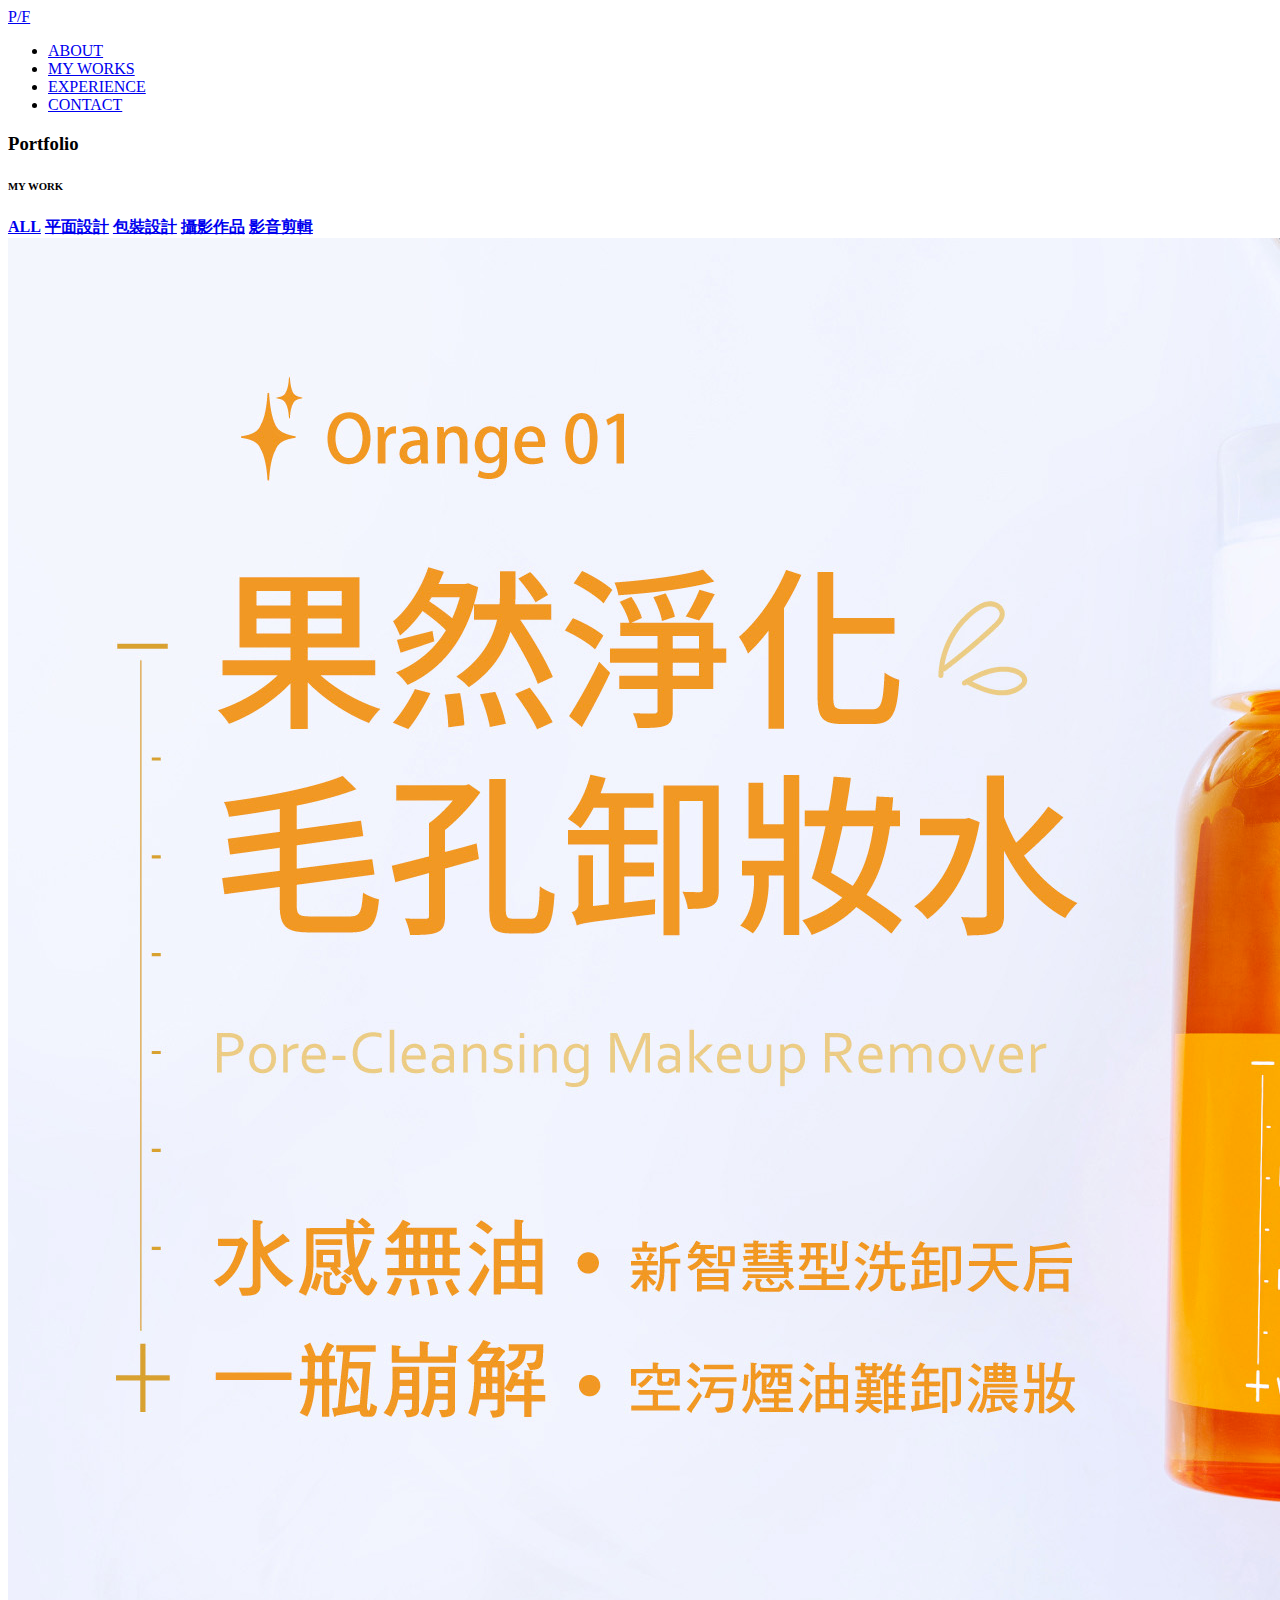
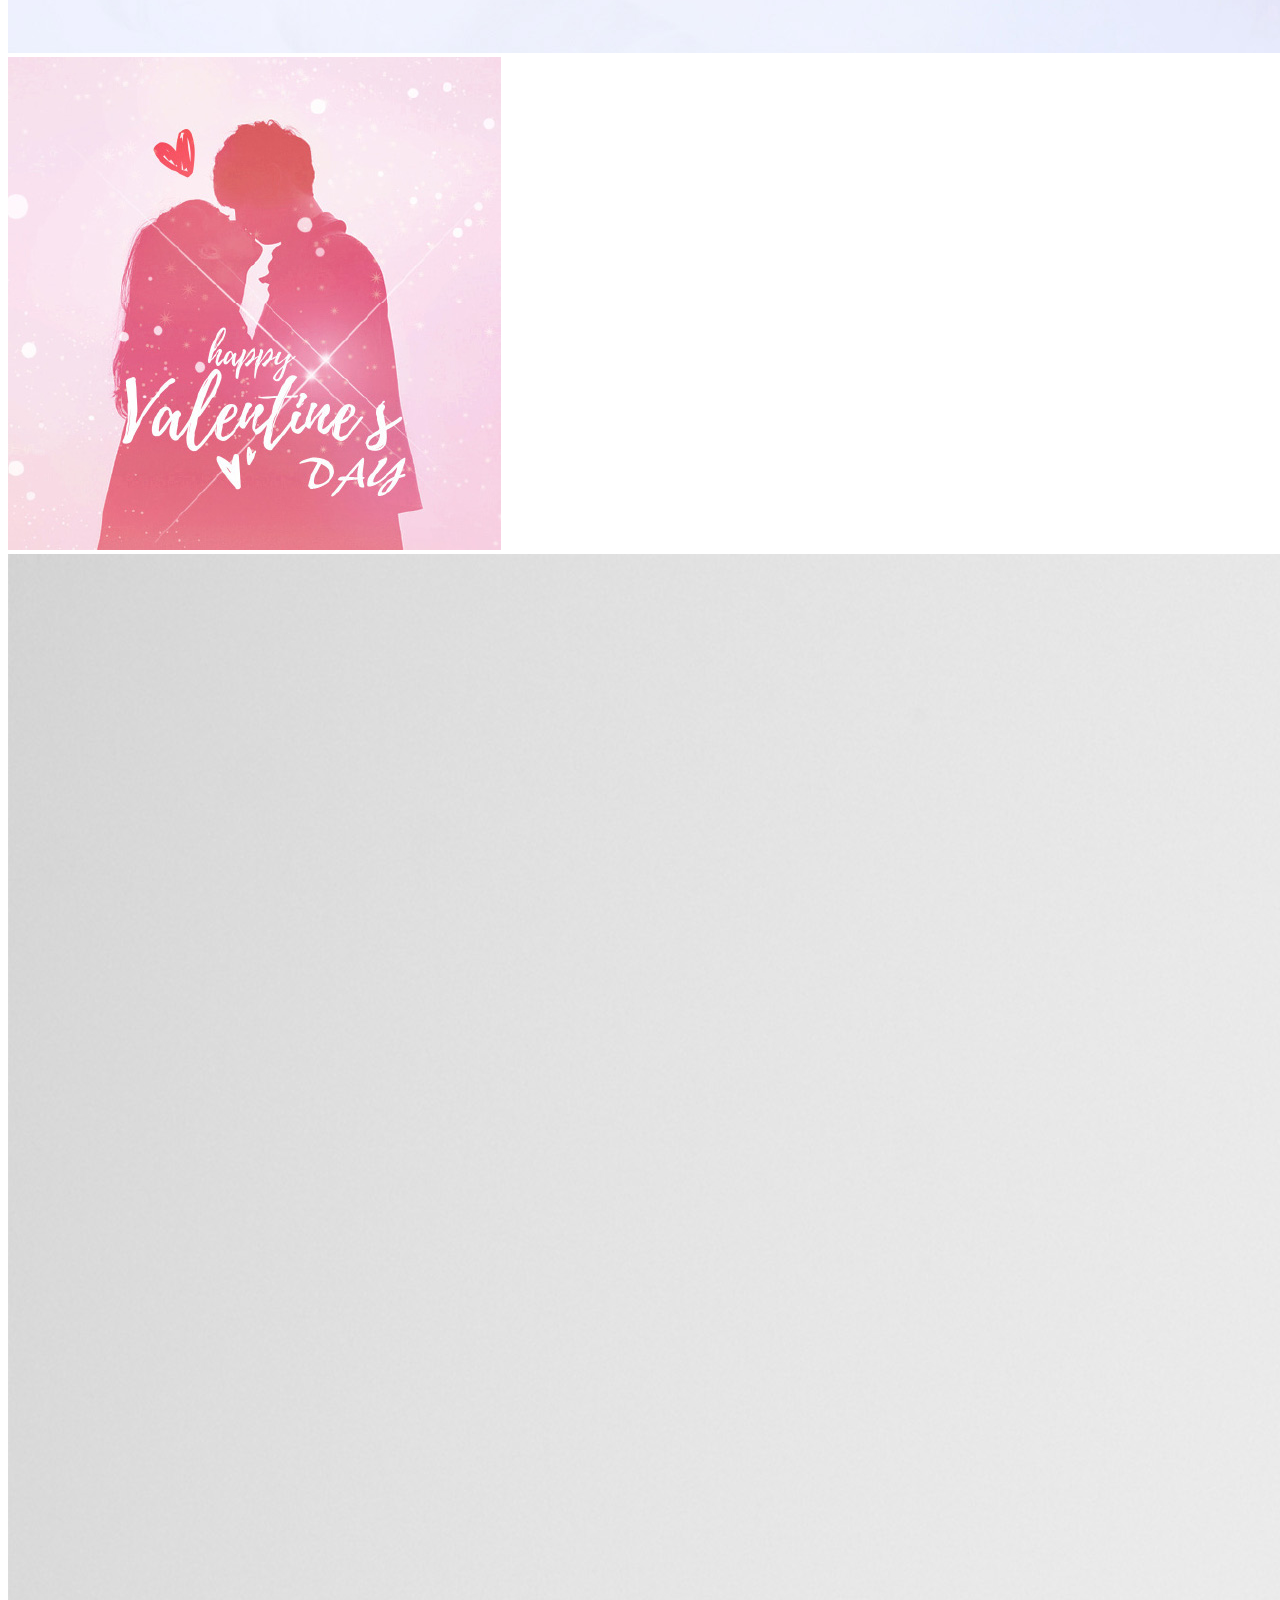
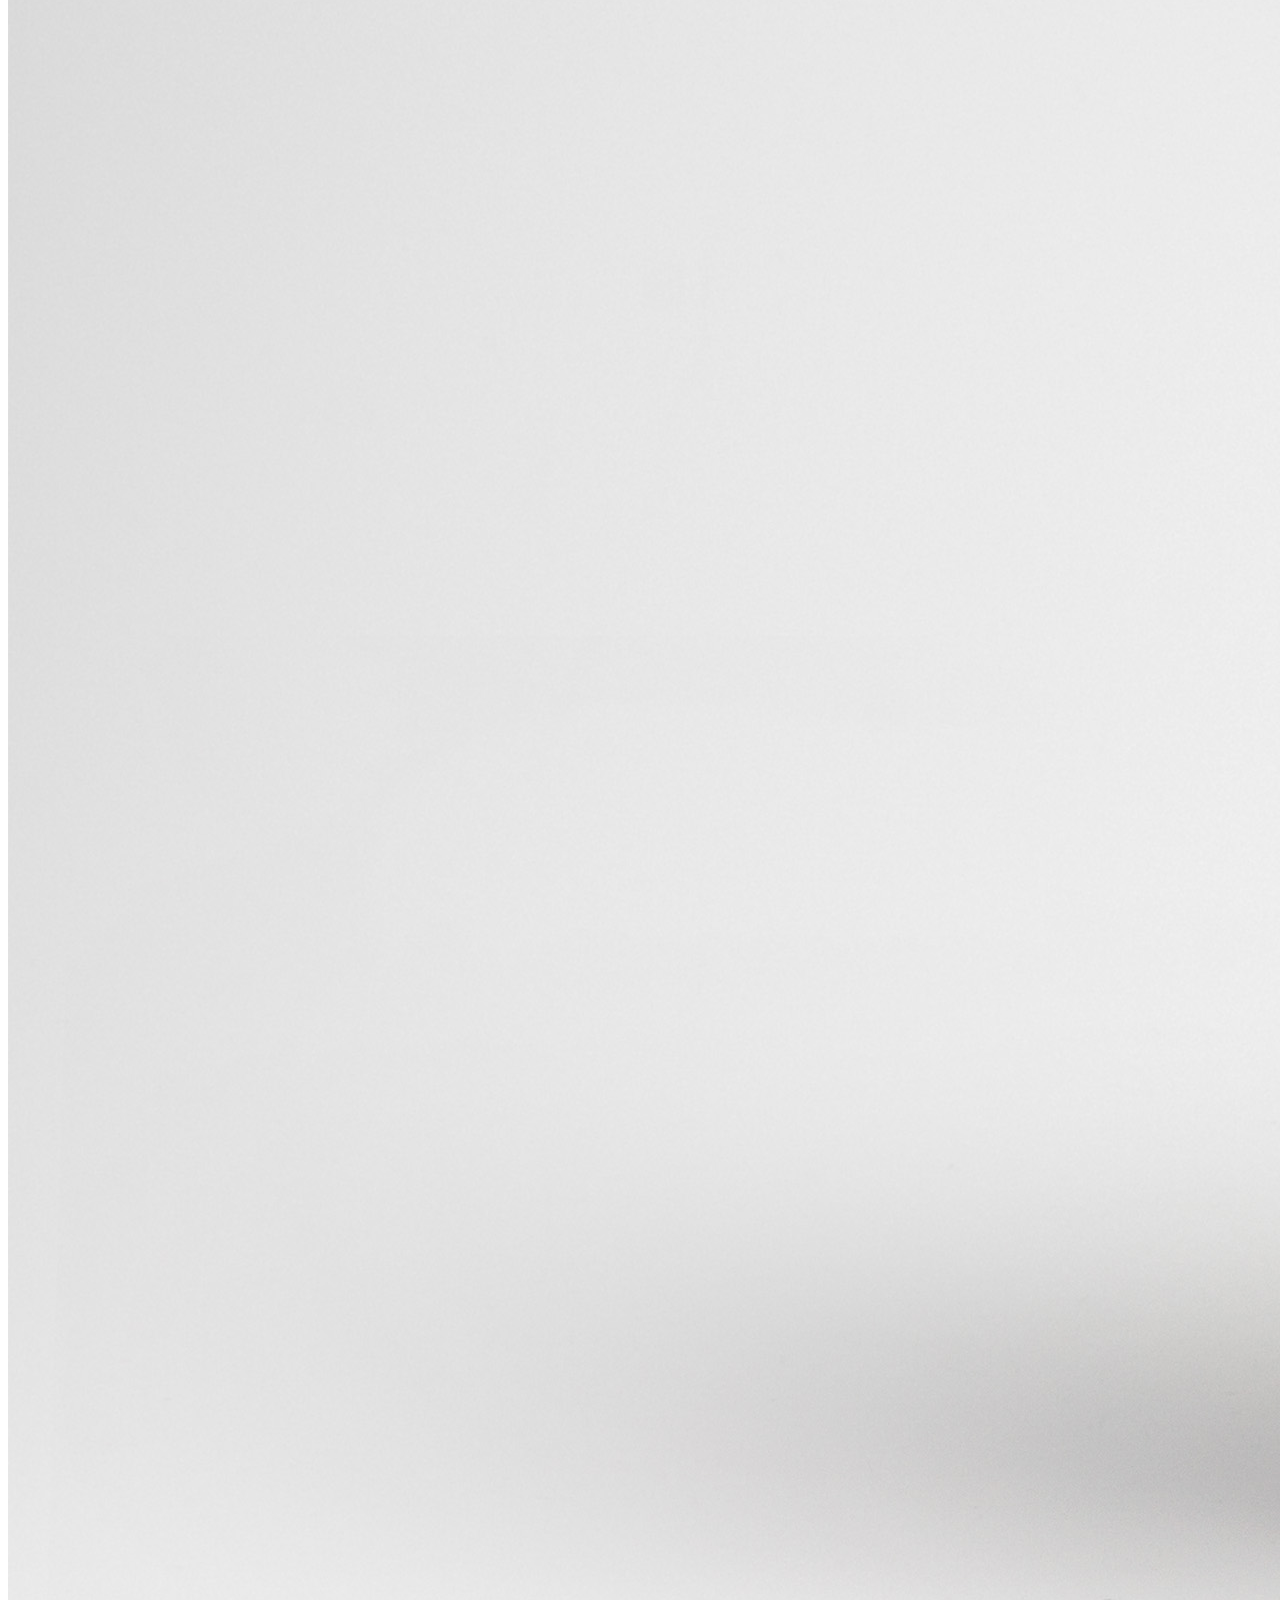
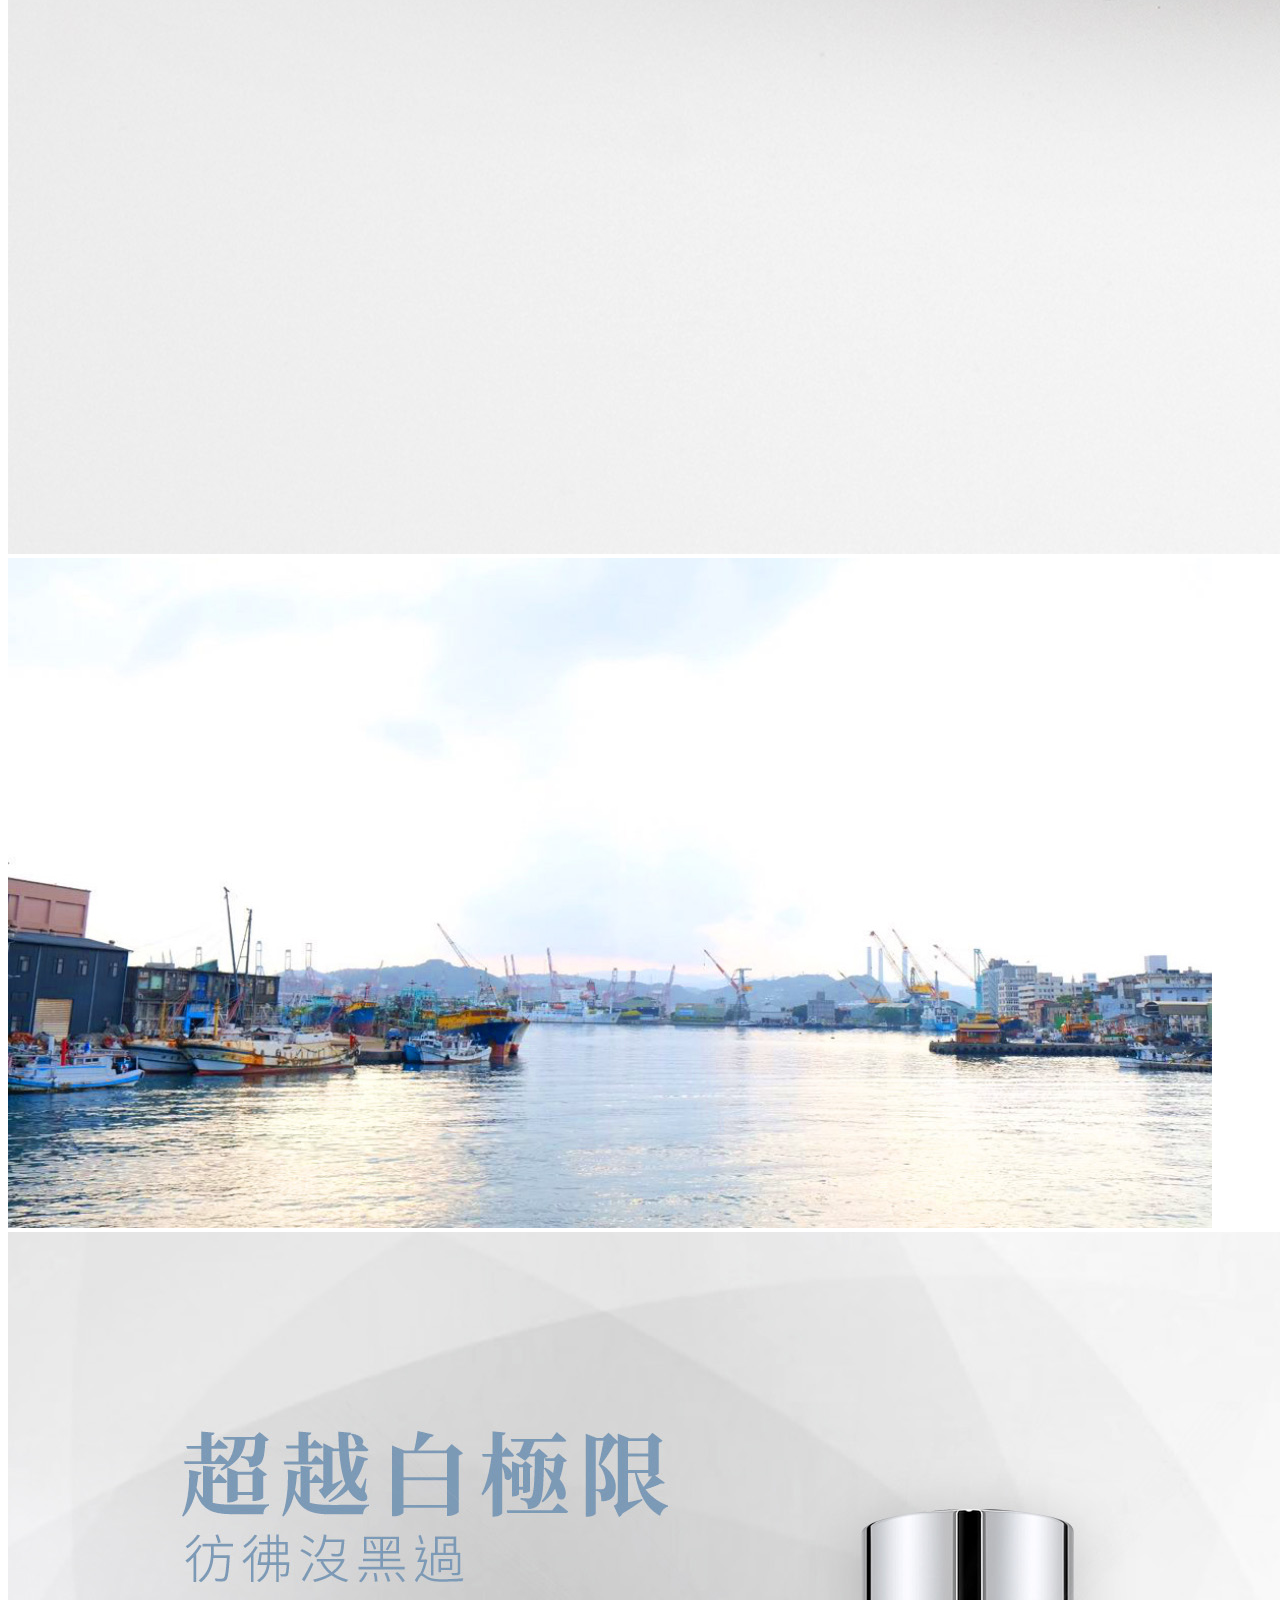
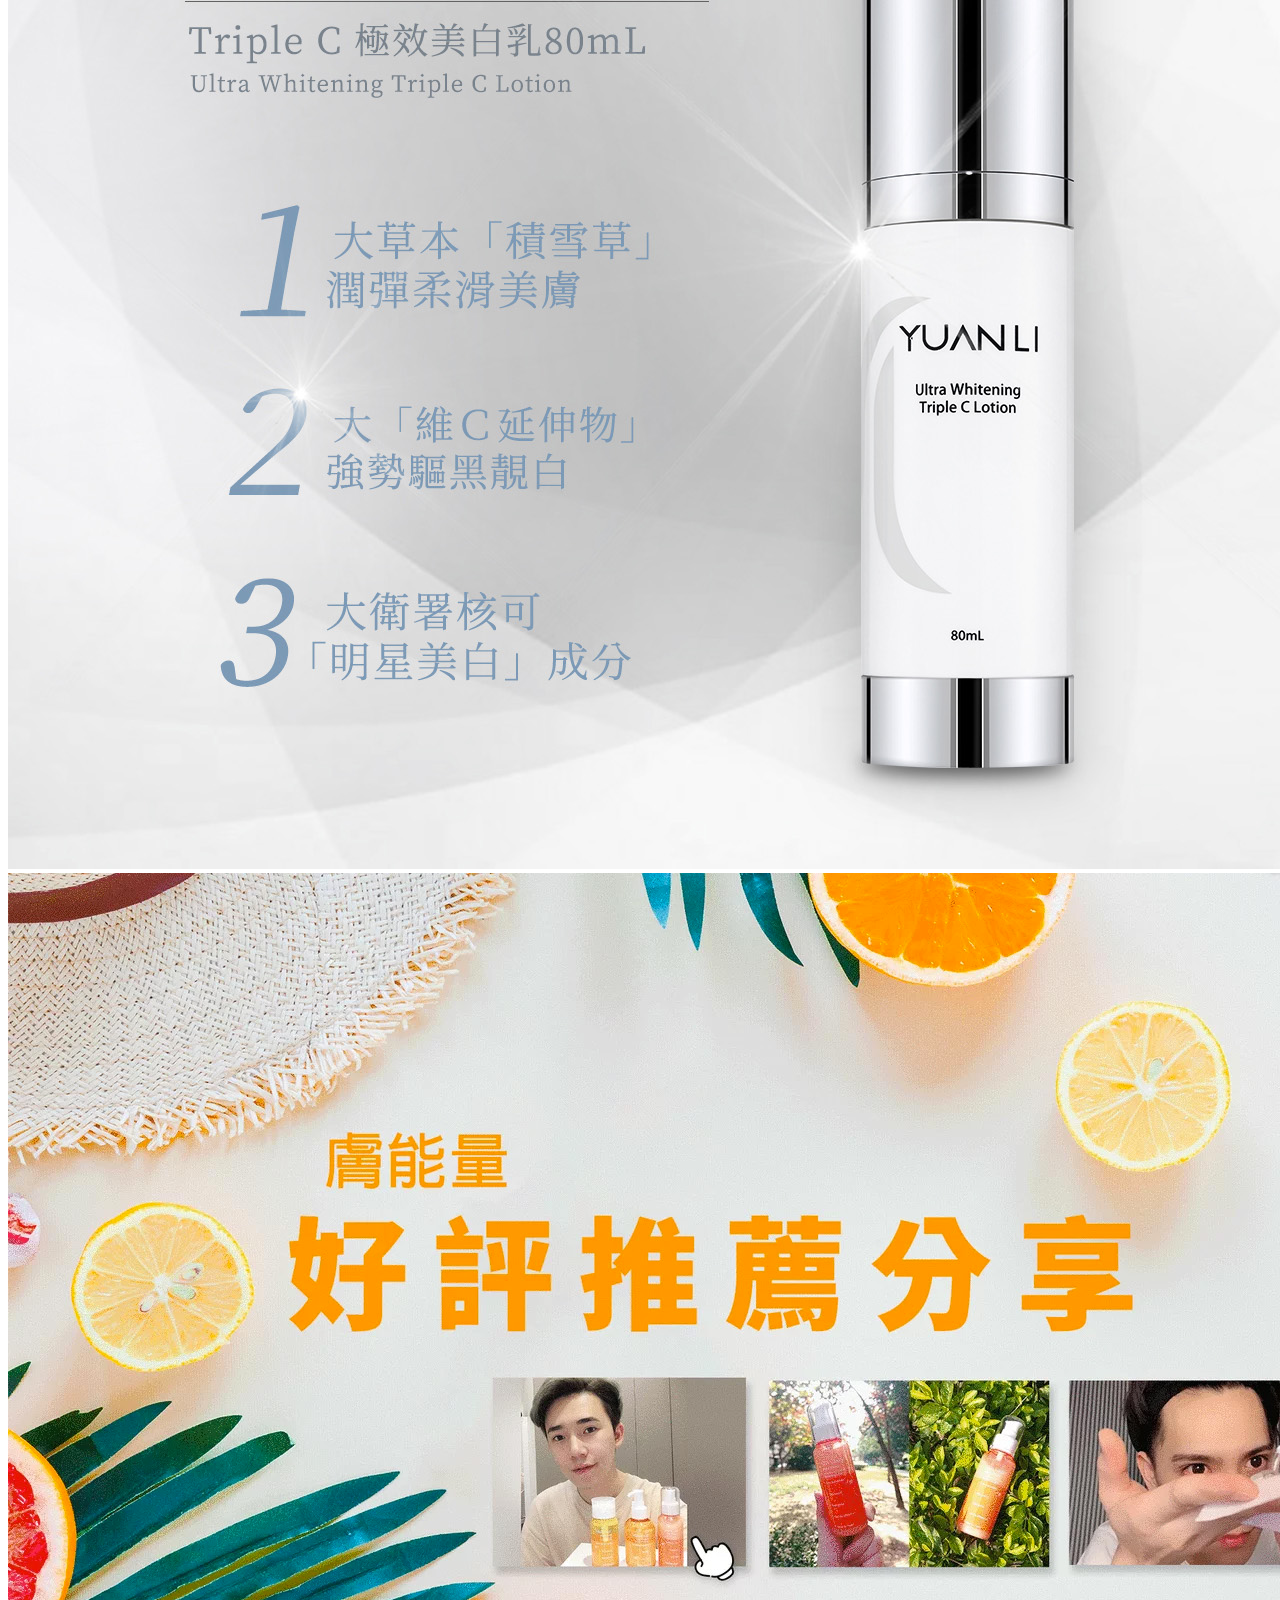
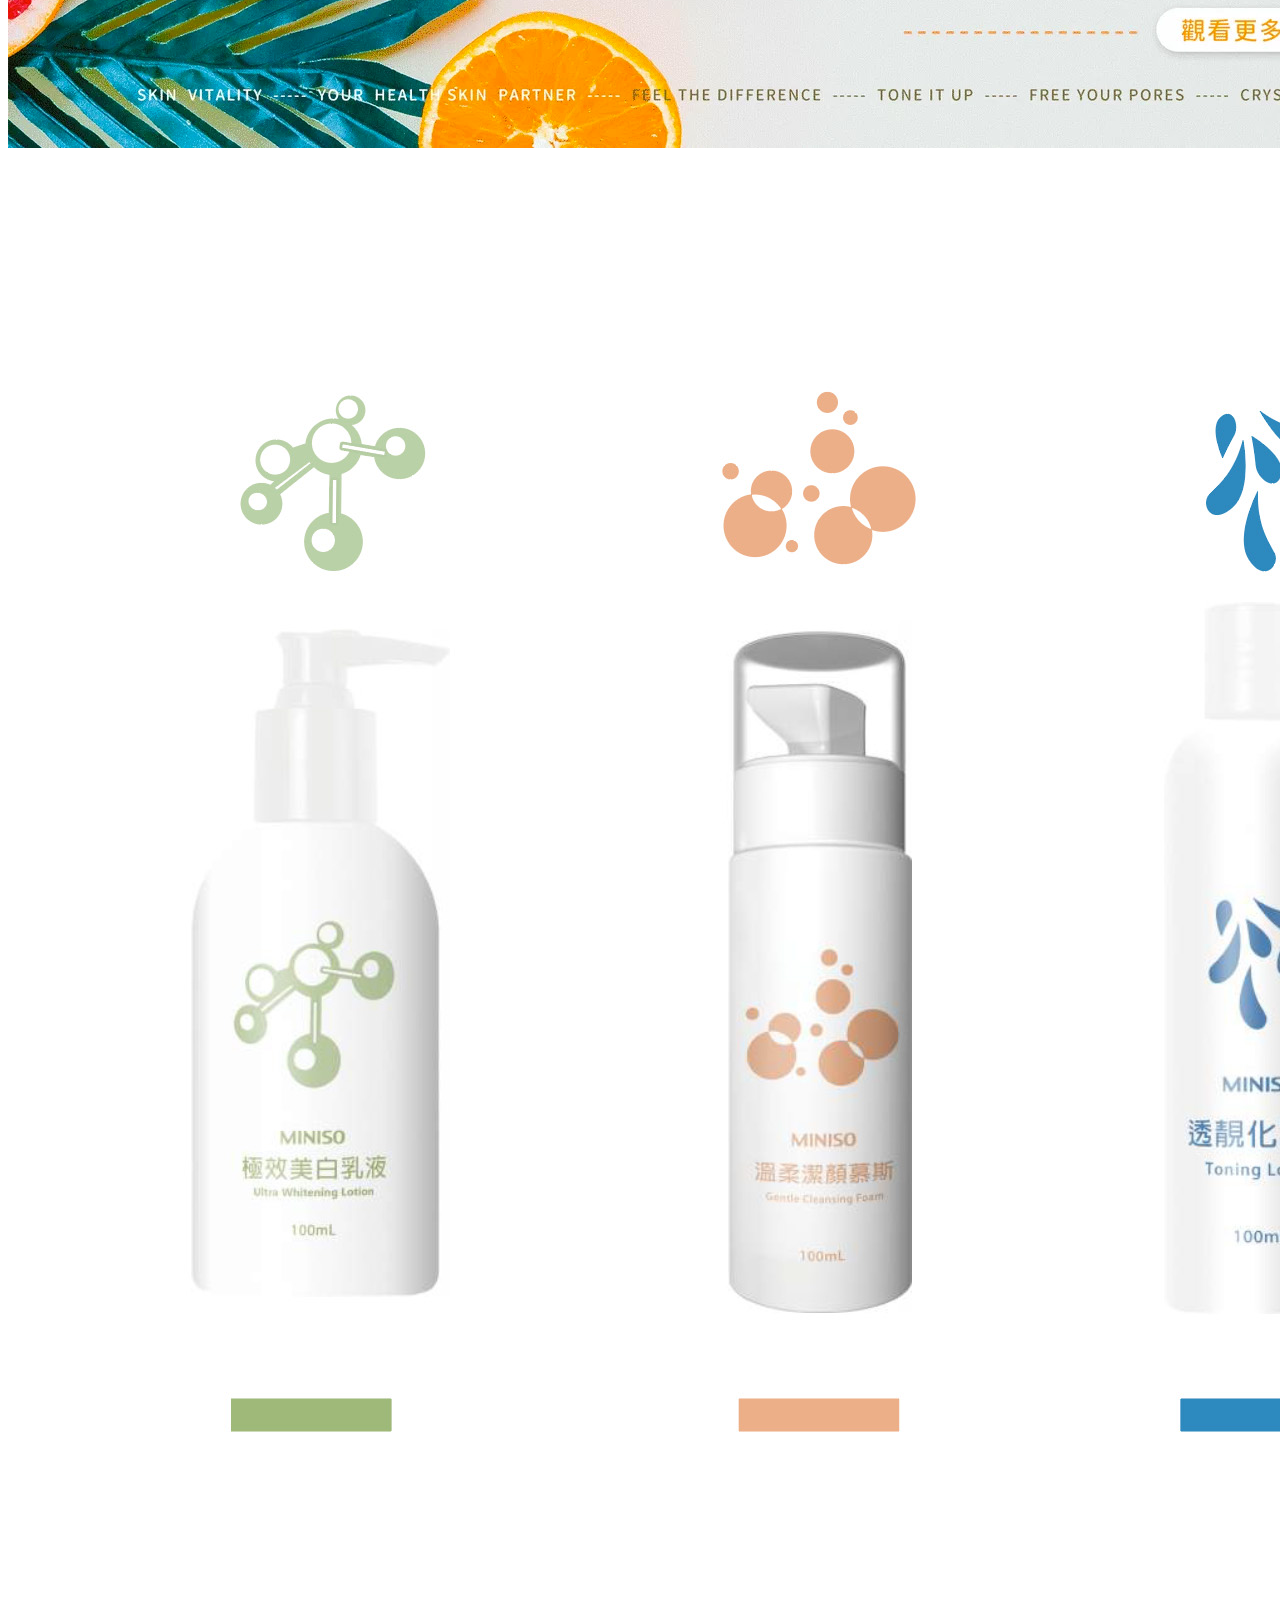
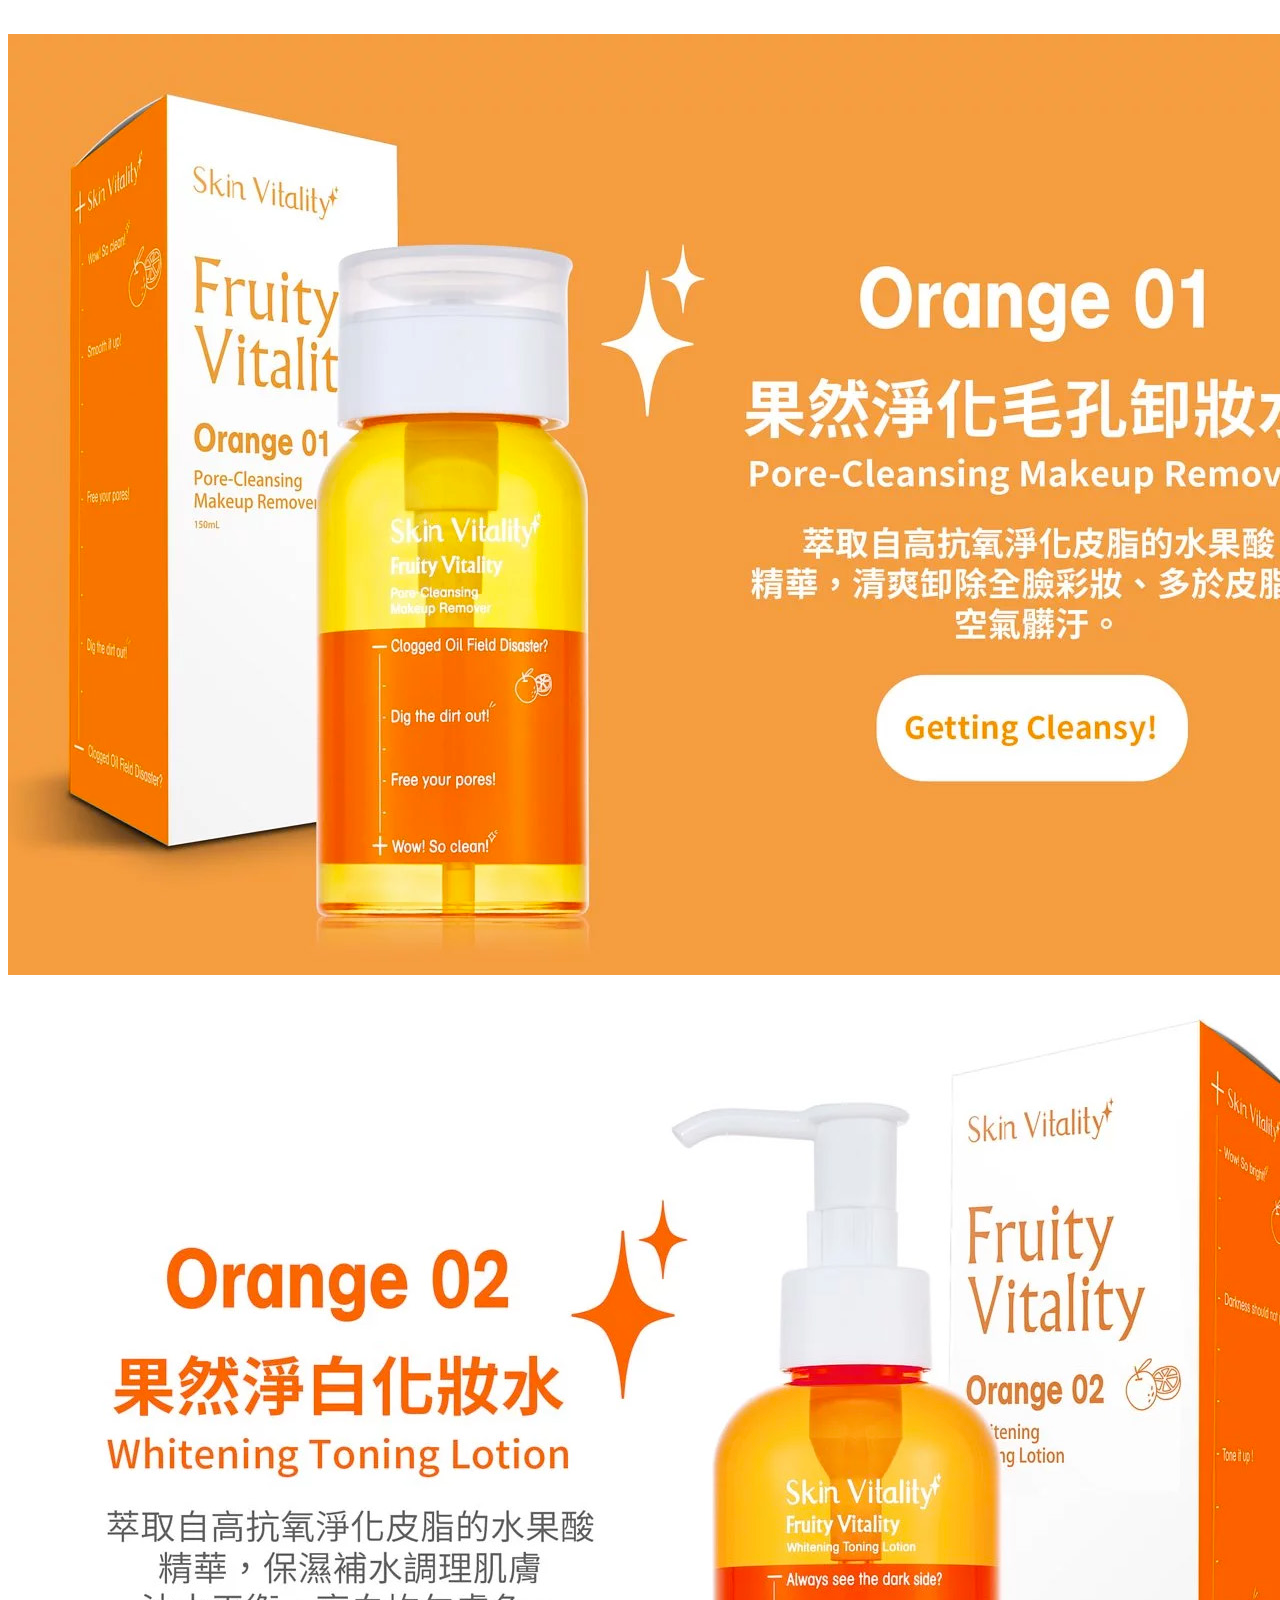
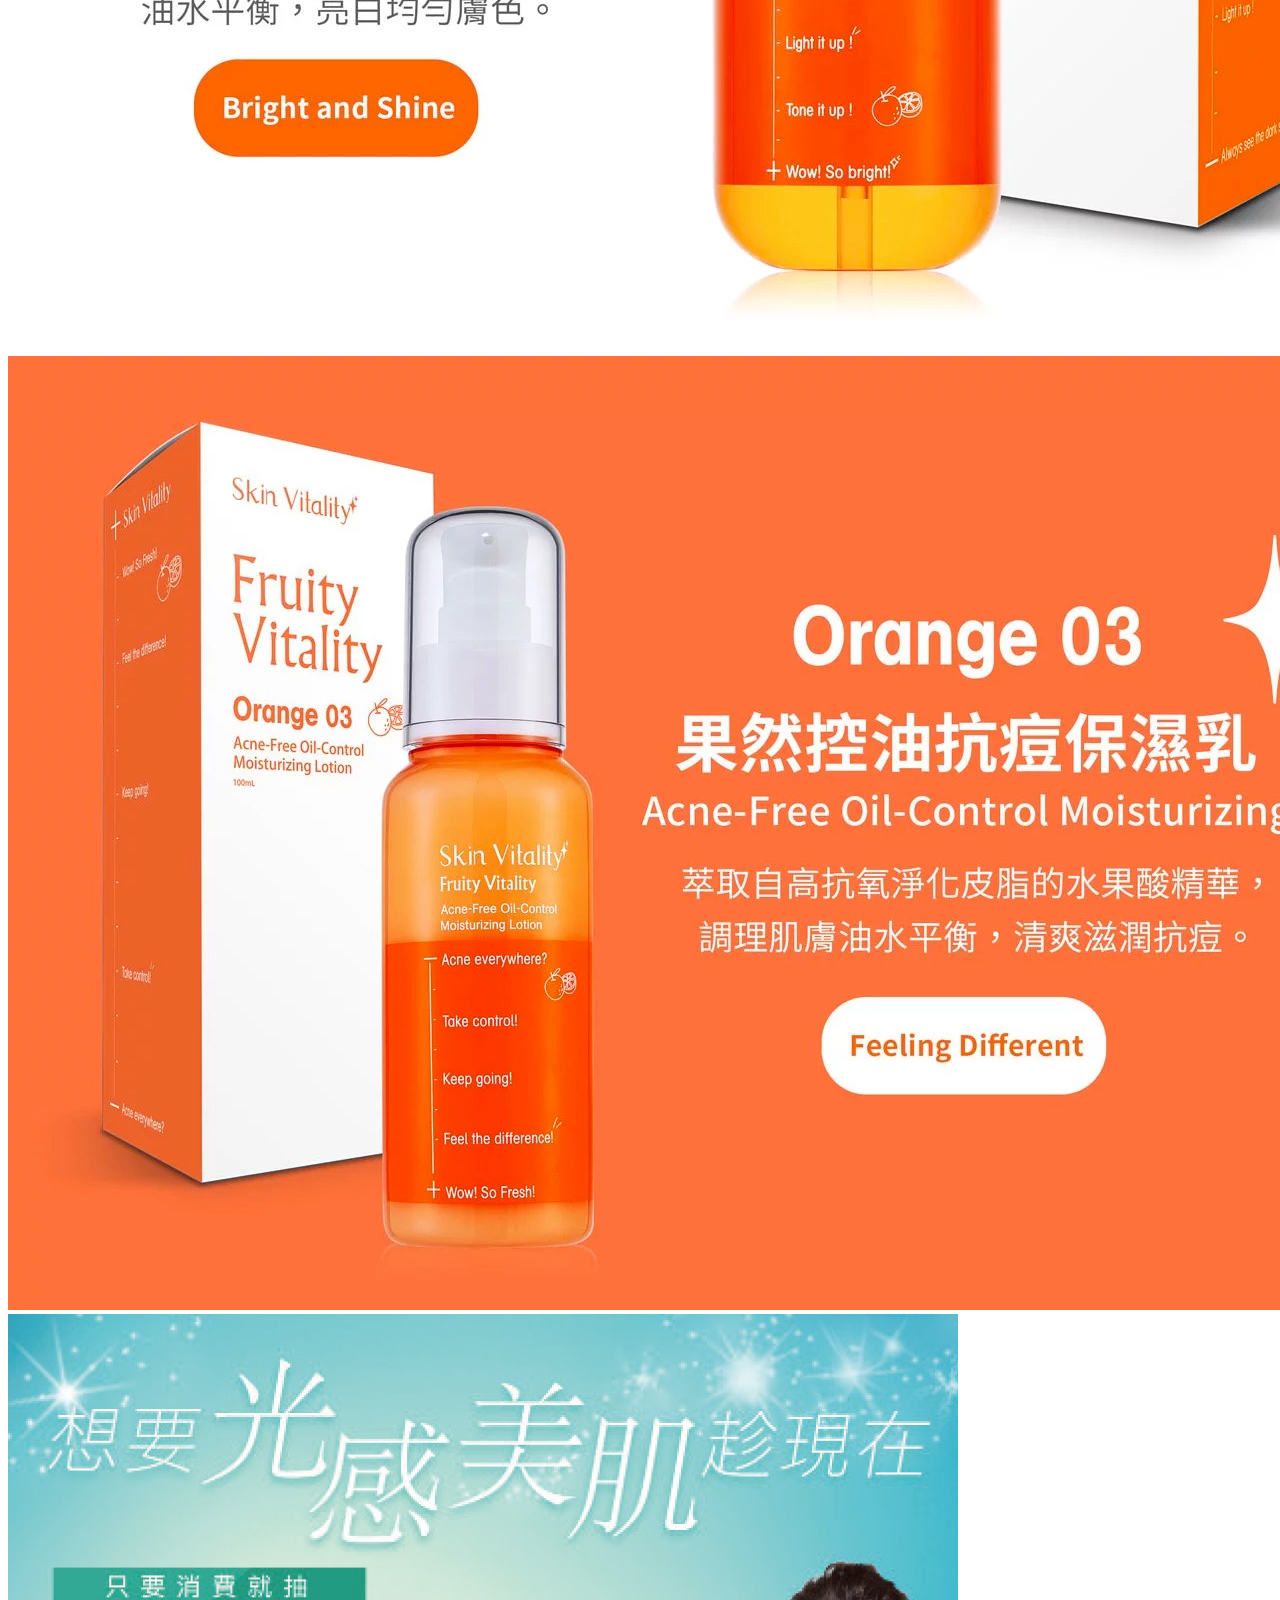
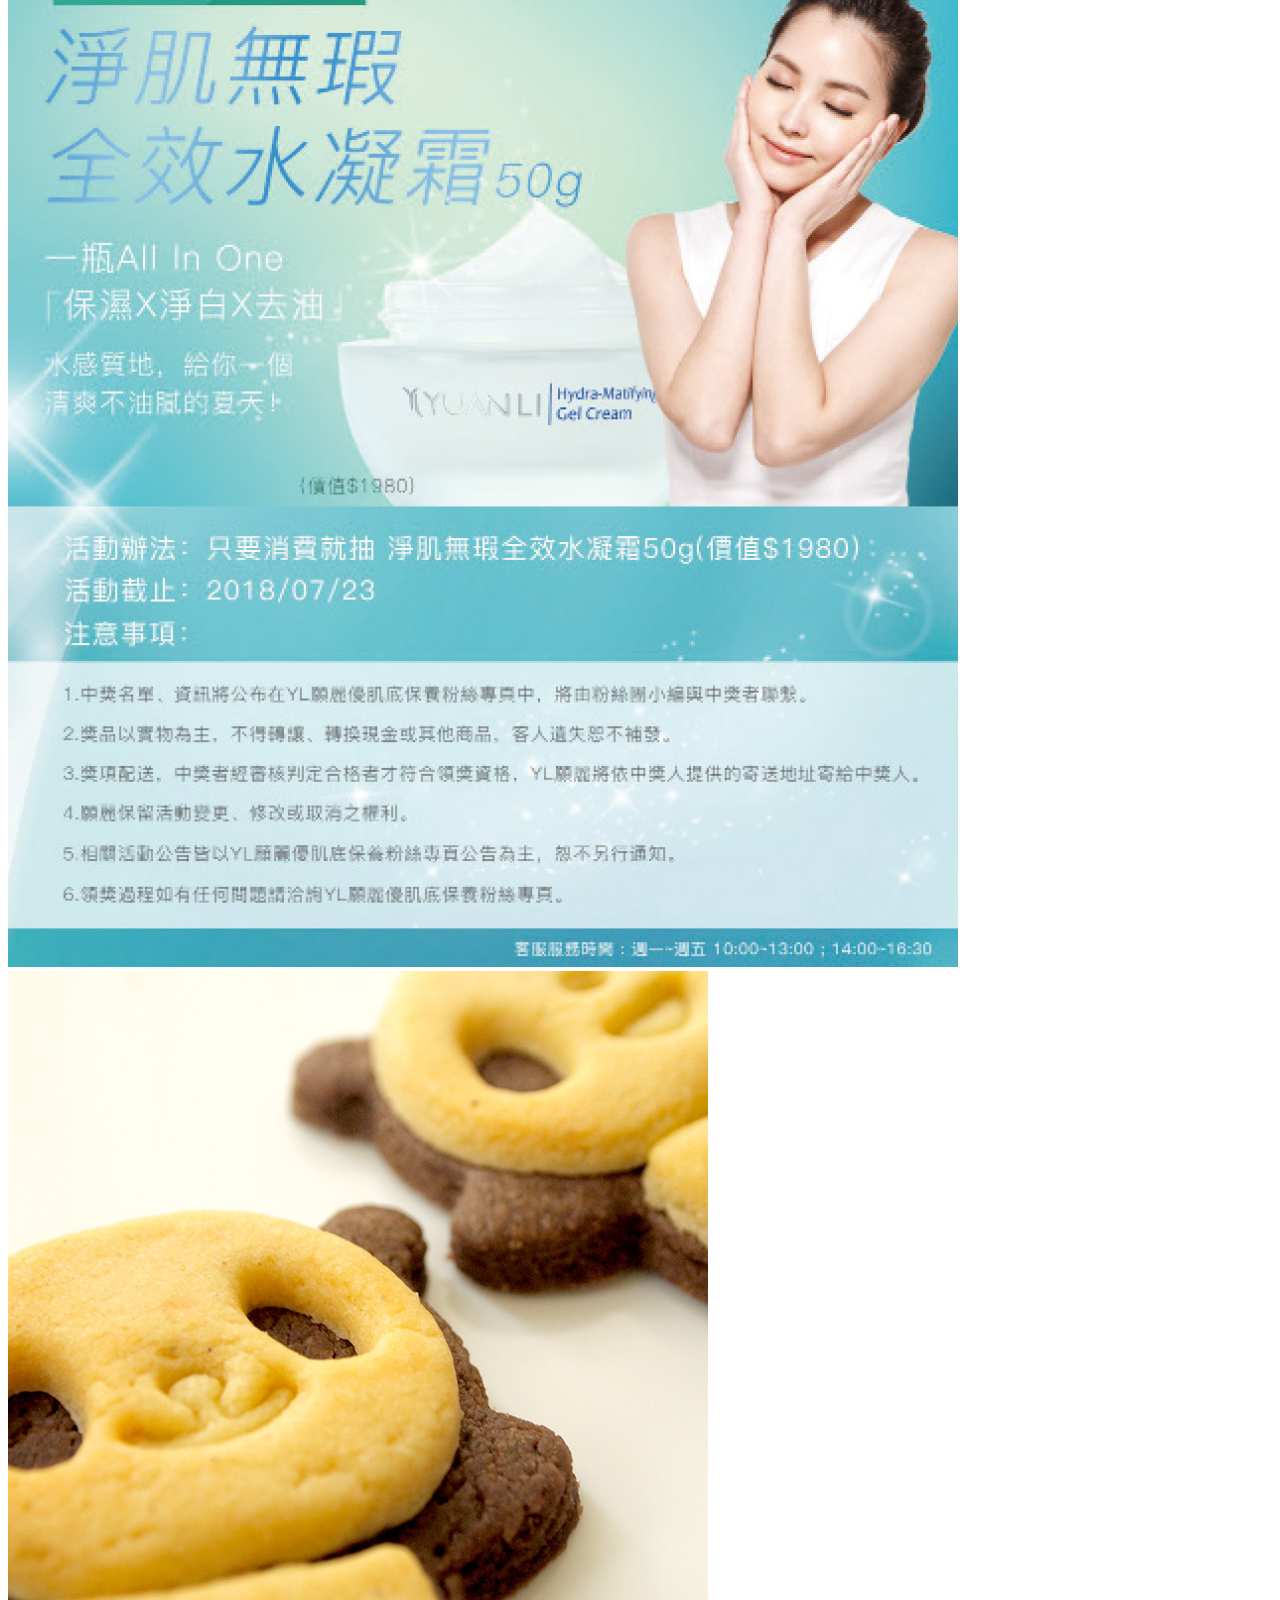
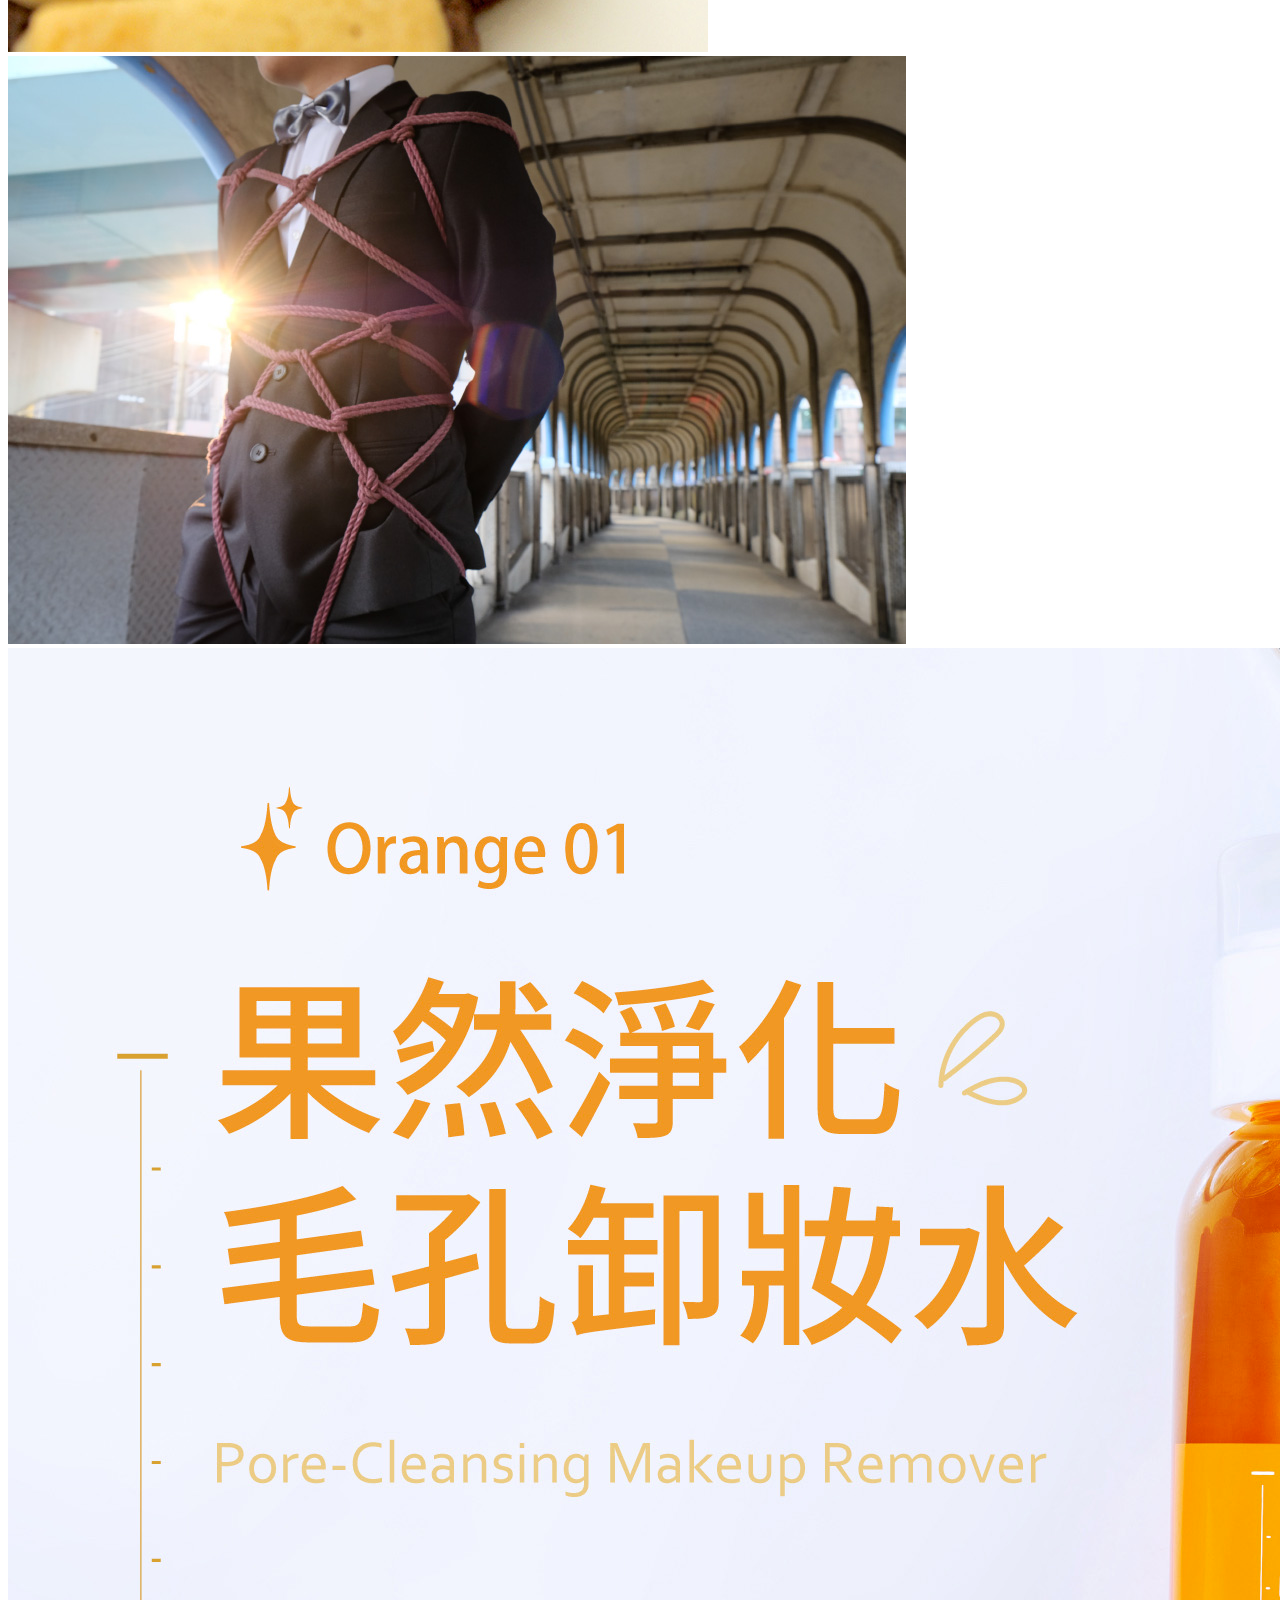
==== works.html @ 8703dfc8 "Add files via upload" ====
<!doctype html>
<html>
<head>
	<title>Victor's Work</title>
	<meta http-equiv="X-UA-Compatible" content="IE=edge">
    <meta name="viewport" content="width=device-width, initial-scale=1">
	<meta charset="UTF-8">
	
	
	<!-- Font -->
	
	<link href="https://fonts.googleapis.com/css?family=Noto+Sans+TC&display=swap" rel="stylesheet">
	
	<!-- Stylesheets -->
	
	<link href="common-css/bootstrap.css" rel="stylesheet">
	
	<link href="common-css/ionicons.css" rel="stylesheet">
	
	<link href="common-css/fluidbox.min.css" rel="stylesheet">
	
	<link href="01-cv-portfolio/css/styles.css" rel="stylesheet">
	
	<link href="01-cv-portfolio/css/responsive.css" rel="stylesheet">
	
	<script type="text/javascript" src="https://code.jquery.com/jquery-1.9.1.js"></script>
	
	<link rel="stylesheet" href="https://use.fontawesome.com/releases/v5.7.0/css/all.css" integrity="sha384-lZN37f5QGtY3VHgisS14W3ExzMWZxybE1SJSEsQp9S+oqd12jhcu+A56Ebc1zFSJ" crossorigin="anonymous">
	
	<script type="text/javascript" src="html5lightbox/jquery.js"></script>
	<script type="text/javascript" src="html5lightbox/html5lightbox.js"></script>
	
</head>

<body>
	
<header class="main_h">

    <div class="row">
        <a class="logo" href="index.html">P/F</a>

        <div class="mobile-toggle">
            <span></span>
            <span></span>
            <span></span>
        </div>

        <nav>
            <ul>
                <li><a href="index.html#about">ABOUT</a></li>
                <li><a href="works.html">MY WORKS</a></li>
                <li><a href="index.html#experience">EXPERIENCE</a></li>
                <li><a href="index.html#contact">CONTACT</a></li>
            </ul>
        </nav>

    </div> <!-- / row -->

</header>	
	
<section class="portfolio-section section">
		<div class="container">
			<div class="row">
				<div class="col-sm-4">
					<div class="heading">
						<h3><b>Portfolio</b></h3>
						<h6 class="font-lite-black"><b>MY WORK</b></h6>
					</div>
				</div><!-- col-sm-4 -->
				<div class="col-sm-12">
					<div class="portfolioFilter clearfix margin-b-80">
						<a href="#" data-filter="*" class="current"><b>ALL</b></a>
						<a href="#" data-filter=".graphic"><b>平面設計</b></a>
						<a href="#" data-filter=".packaging"><b>包裝設計</b></a>
						<a href="#" data-filter=".photography"><b>攝影作品</b></a>
						<a href="#" data-filter=".video"><b>影音剪輯</b></a>
					</div><!-- portfolioFilter -->
				</div><!-- col-sm-8 -->
			</div><!-- row -->
		</div><!-- container -->
		
		<div class="portfolioContainer">
			
			<div class="p-item graphic">
				<a href="images/graphic/sv-01.jpg" data-fluidbox>
					<img src="images/graphic/sv-01.jpg" alt=""></a>
			</div><!-- p-item -->
			
			<div class="p-item graphic">
				<a href="images/graphic/yl-valentines.jpg" data-fluidbox>
					<img src="images/graphic/yl-valentines.jpg" alt=""></a>
			</div><!-- p-item -->
			
			<div class="p-item packaging">
				<a href="images/packaging/thanker-packaging.jpg" data-fluidbox>
					<img src="images/packaging/thanker-packaging.jpg" alt=""></a>
			</div><!-- p-item -->
			
			<div class="p-item photography">
				<a href="images/photography/life-01.jpg" data-fluidbox>
					<img src="images/photography/life-01.jpg" alt=""></a>
			</div><!-- p-item -->
			
			<div class="p-item graphic">
				<a href="images/graphic/yl-triplec.jpg" data-fluidbox>
					<img src="images/graphic/yl-triplec.jpg" alt=""></a>
			</div><!-- p-item -->
			
			<div class="p-item graphic">
				<a href="images/graphic/sv-promo.jpg" data-fluidbox>
					<img src="images/graphic/sv-promo.jpg" alt=""></a>
			</div><!-- p-item -->
			
			<div class="p-item packaging">
				<a href="images/packaging/miniso-01.jpg" data-fluidbox>
					<img src="images/packaging/miniso-01.jpg" alt=""></a>
			</div><!-- p-item -->
			
			<div class="p-item graphic">
				<a href="images/graphic/sv-all.jpg" data-fluidbox>
					<img src="images/graphic/sv-all.jpg" alt=""></a>
			</div><!-- p-item -->

			<div class="p-item graphic">
				<a href="images/graphic/yl-gelcream.jpg" data-fluidbox>
					<img src="images/graphic/yl-gelcream.jpg" alt=""></a>
			</div><!-- p-item -->

			<div class="p-item photography">
				<a href="images/photography/thanker-cookies.jpg" data-fluidbox>
					<img src="images/photography/thanker-cookies.jpg" alt=""></a>
			</div><!-- p-item -->

			<div class="p-item photography">
				<a href="images/photography/say3-01.jpg" data-fluidbox>
					<img src="images/photography/say3-01.jpg" alt=""></a>
			</div><!-- p-item -->
			
			<div class="p-item graphic">
				<a href="images/graphic/sv-01.jpg" data-fluidbox>
					<img src="images/graphic/sv-01.jpg" alt=""></a>
			</div><!-- p-item -->
			
			<div class="p-item graphic">
				<a href="images/graphic/bobaco-udear.jpg" data-fluidbox>
					<img src="images/graphic/bobaco-udear.jpg" alt=""></a>
			</div><!-- p-item -->
			
			<div class="p-item video">
				<a href="https://youtu.be/j57v1A5ZlZk" class="html5lightbox">
					<img src="images/video/sv03-hank.jpg" alt=""></a>
			</div><!-- p-item -->
			
			<div class="p-item packaging">
				<a href="images/packaging/miniso-02.jpg" data-fluidbox>
					<img src="images/packaging/miniso-02.jpg" alt=""></a>
			</div><!-- p-item -->
			
			<div class="p-item packaging">
				<a href="images/packaging/miniso-03.jpg" data-fluidbox>
					<img src="images/packaging/miniso-03.jpg" alt=""></a>
			</div><!-- p-item -->
			
			<div class="p-item photography">
				<a href="images/photography/life-02.jpg" data-fluidbox>
					<img src="images/photography/life-02.jpg" alt=""></a>
			</div><!-- p-item -->
			
			<div class="p-item photography">
				<a href="images/photography/yi-01.jpg" data-fluidbox>
					<img src="images/photography/yi-01.jpg" alt=""></a>
			</div><!-- p-item -->

			<div class="p-item graphic">
				<a href="images/graphic/shenqi.JPG" data-fluidbox>
					<img src="images/graphic/shenqi.JPG" alt=""></a>
			</div><!-- p-item -->
			
			<div class="p-item video">
				<a href="https://www.youtube.com/watch?v=bBCMkOjpLnQ" class="html5lightbox">
					<img src="images/video/sv01.jpg" alt=""></a>
			</div><!-- p-item -->
			
			<div class="p-item graphic">
				<a href="images/graphic/bobaco-share.jpg" data-fluidbox>
					<img src="images/graphic/bobaco-share.jpg" alt=""></a>
			</div><!-- p-item -->
			
			<div class="p-item graphic">
				<a href="images/graphic/thanker-banner.jpg" data-fluidbox>
					<img src="images/graphic/thanker-banner.jpg" alt=""></a>
			</div><!-- p-item -->
				
			<div class="p-item packaging">
				<a href="images/packaging/longya-teacan.jpg" data-fluidbox>
					<img src="images/packaging/longya-teacan.jpg" alt=""></a>
			</div><!-- p-item -->
			
			<div class="p-item video">
				<a href="https://www.youtube.com/watch?v=QFrv9A7ZPXE" class="html5lightbox">
					<img src="images/video/sv03.jpg" alt=""></a>
			</div><!-- p-item -->
			
			<div class="p-item photography">
				<a href="images/photography/yi-02.jpg" data-fluidbox>
					<img src="images/photography/yi-02.jpg" alt=""></a>
			</div><!-- p-item -->
			
			<div class="p-item photography">
				<a href="images/photography/thanker-cookiesall.jpg" data-fluidbox>
					<img src="images/photography/thanker-cookiesall.jpg" alt=""></a>
			</div><!-- p-item -->
			
			<div class="p-item graphic">
				<a href="images/graphic/thanker-businesscard.jpg" data-fluidbox>
					<img src="images/graphic/thanker-businesscard.jpg" alt=""></a>
			</div><!-- p-item -->
			
			<div class="p-item graphic">
				<a href="images/graphic/yl-finalsale.jpg" data-fluidbox>
					<img src="images/graphic/yl-finalsale.jpg" alt=""></a>
			</div><!-- p-item -->
			
			<div class="p-item graphic">
				<a href="images/graphic/bobaco-poscard.jpg" data-fluidbox>
					<img src="images/graphic/bobaco-poscard.jpg" alt="大船回港-文宣小物"></a>
			</div><!-- p-item -->
						
		  <div class="p-item video">
				<a href="https://www.youtube.com/watch?v=9DRR9FXmkyU" class="html5lightbox">
					<img src="images/video/sv02.jpg" alt=""></a>
			</div><!-- p-item -->
			
	
<!-- 兩張圖片並齊
			<div class="p-item p-item-2 photography">
				<a class="img" href="images/portfolio-8-300x400.jpg" data-fluidbox>
					<img src="images/portfolio-8-300x400.jpg" alt=""></a>
				<a class="img" href="images/portfolio-9-300x400.jpg" data-fluidbox>
					<img src="images/portfolio-9-300x400.jpg" alt=""></a>
			</div><!-- p-item -->

		
		</div><!-- portfolioContainer -->
		
	</section><!-- portfolio-section -->
	

	<!-- SCIPTS -->
	
	<script src="common-js/jquery-3.2.1.min.js"></script>
	
	<script src="common-js/tether.min.js"></script>
	
	<script src="common-js/bootstrap.js"></script>
	
	<script src="common-js/isotope.pkgd.min.js"></script>
	
	<script src="common-js/jquery.waypoints.min.js"></script>
	
	<script src="common-js/progressbar.min.js"></script>
	
	<script src="common-js/jquery.fluidbox.min.js"></script>
	
	<script src="common-js/scripts.js"></script>
	
	<script  src="script.js"></script>
	
	<script type="text/javascript" src="html5lightbox/html5lightbox.js"></script>
	
</body>
</html>
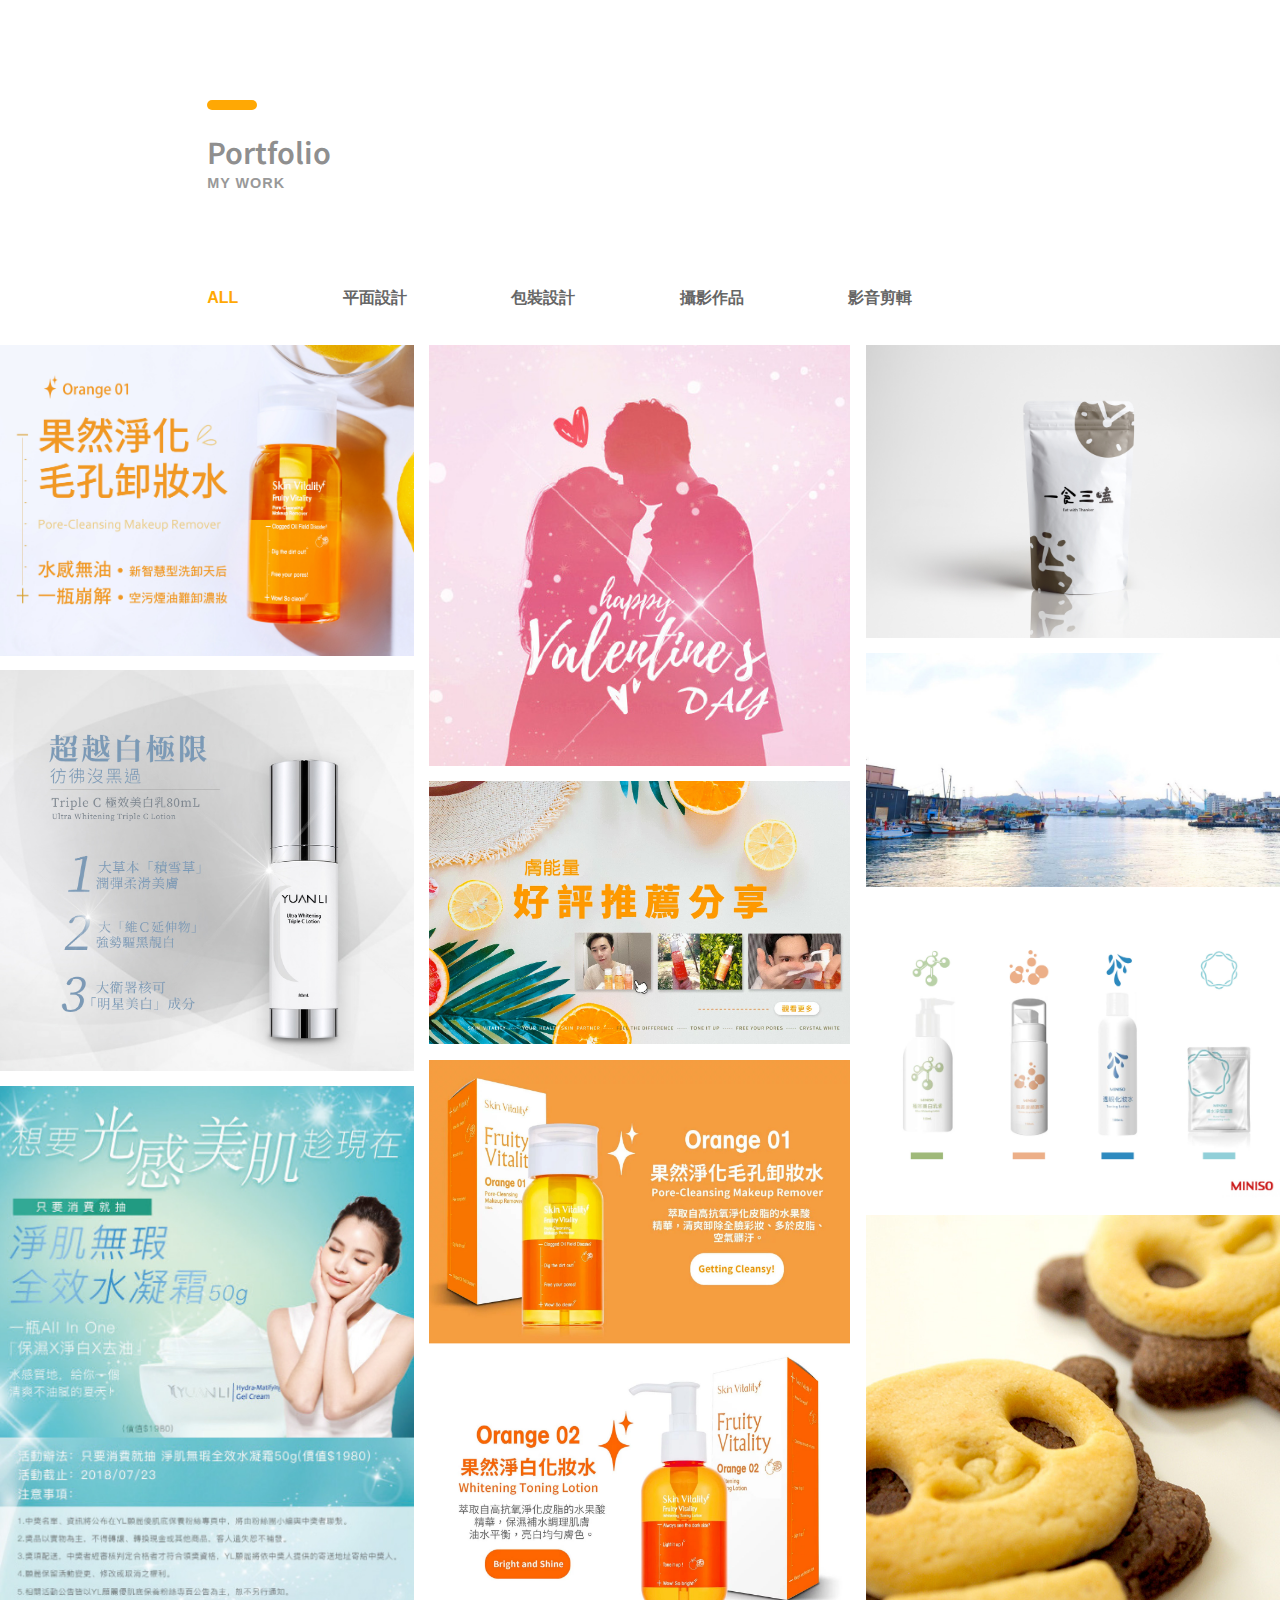
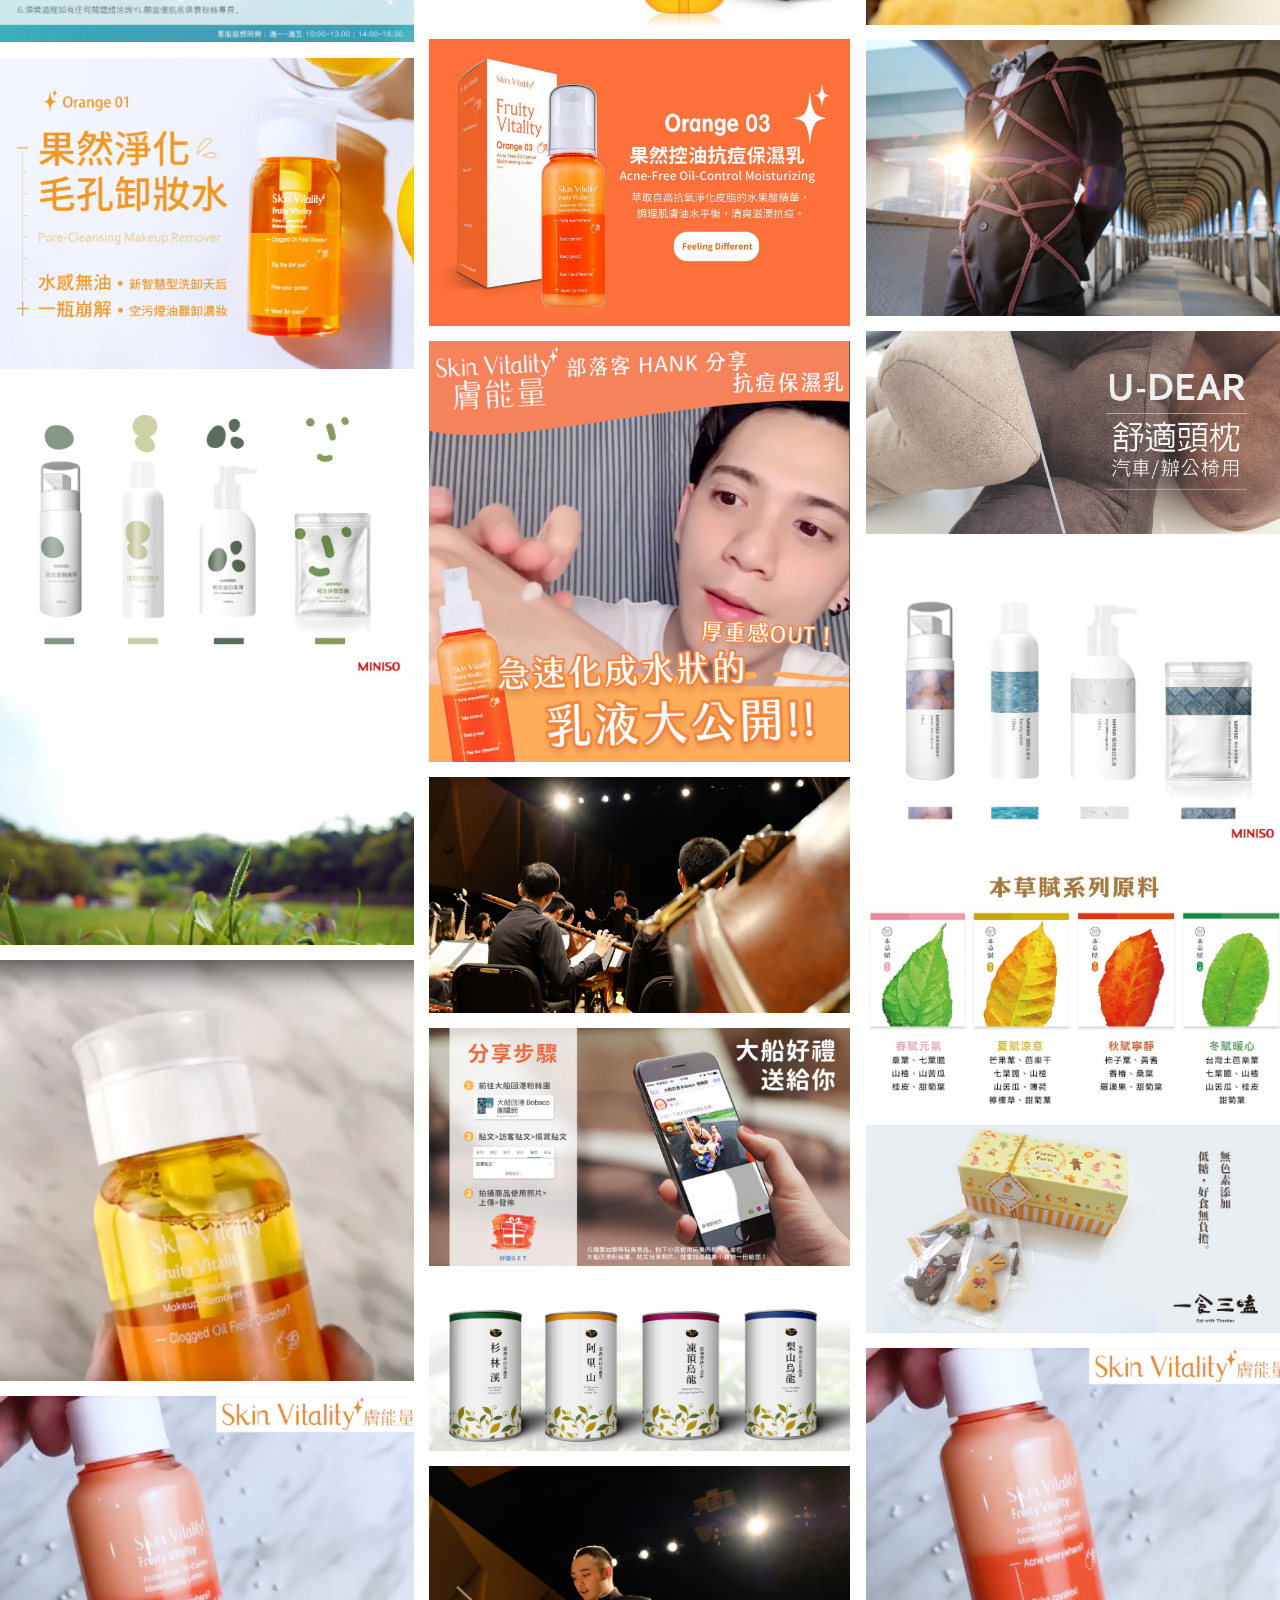
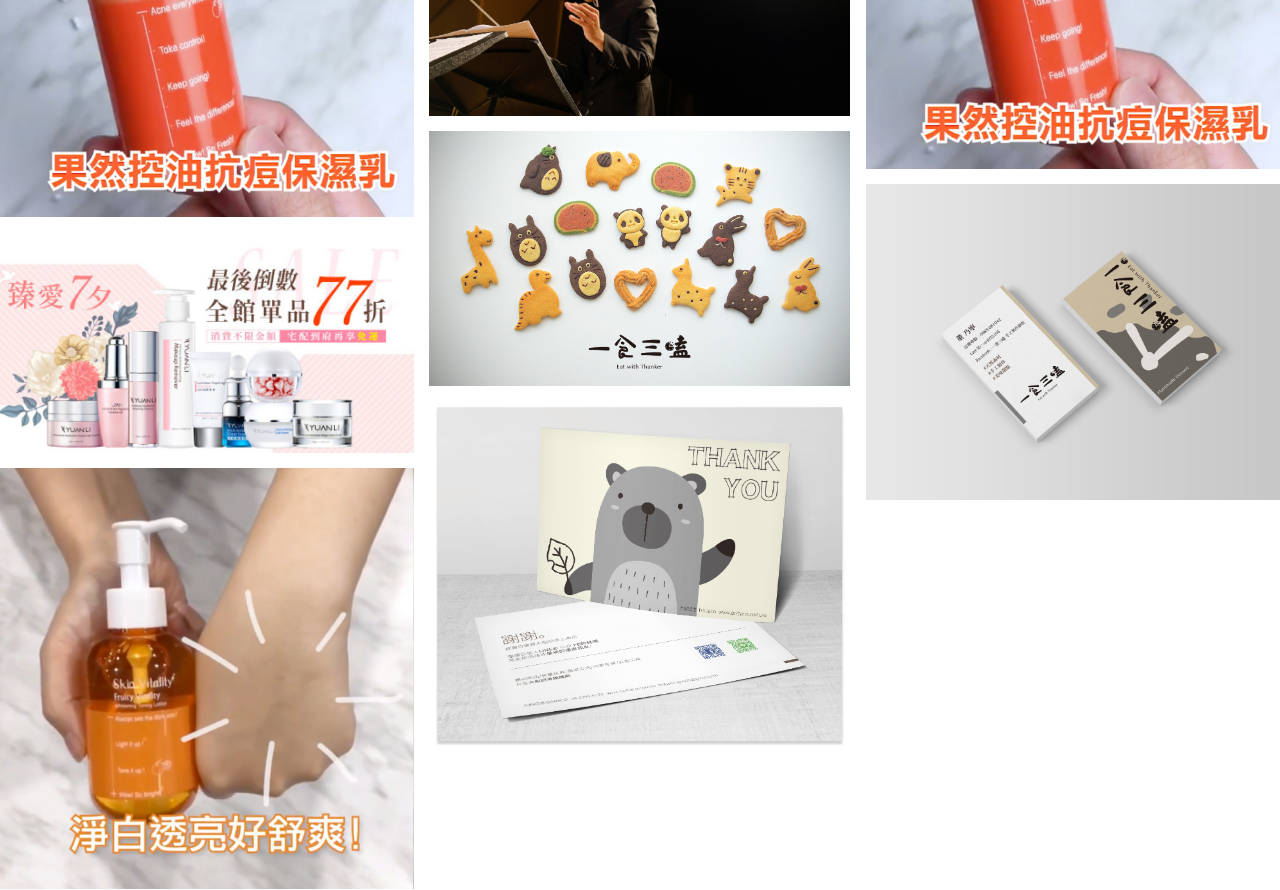
==== commit f6530e28: "20190630" ====
--- a/works.html
+++ b/works.html
@@ -201,6 +201,11 @@
 					<img src="images/video/sv03.jpg" alt=""></a>
 			</div><!-- p-item -->
 			
+			<div class="p-item video">
+				<a href="https://www.youtube.com/watch?v=QFrv9A7ZPXE" class="html5lightbox">
+					<img src="images/video/sv03.jpg" alt=""></a>
+			</div><!-- p-item -->
+			
 			<div class="p-item photography">
 				<a href="images/photography/yi-02.jpg" data-fluidbox>
 					<img src="images/photography/yi-02.jpg" alt=""></a>
--- a/common-css/fluidbox.min.css
+++ b/common-css/fluidbox.min.css
@@ -0,0 +1,2 @@
+@-webkit-keyframes a{0%{-webkit-transform:translate(-50%,-50%) rotateX(0) rotateY(0);transform:translate(-50%,-50%) rotateX(0) rotateY(0)}50%{-webkit-transform:translate(-50%,-50%) rotateX(-180deg) rotateY(0);transform:translate(-50%,-50%) rotateX(-180deg) rotateY(0)}to{-webkit-transform:translate(-50%,-50%) rotateX(-180deg) rotateY(-180deg);transform:translate(-50%,-50%) rotateX(-180deg) rotateY(-180deg)}}@keyframes a{0%{-webkit-transform:translate(-50%,-50%) rotateX(0) rotateY(0);transform:translate(-50%,-50%) rotateX(0) rotateY(0)}50%{-webkit-transform:translate(-50%,-50%) rotateX(-180deg) rotateY(0);transform:translate(-50%,-50%) rotateX(-180deg) rotateY(0)}to{-webkit-transform:translate(-50%,-50%) rotateX(-180deg) rotateY(-180deg);transform:translate(-50%,-50%) rotateX(-180deg) rotateY(-180deg)}}.fluidbox{outline:none}.fluidbox__overlay{background-color:hsla(0,0%,100%,.85);cursor:pointer;cursor:zoom-out;opacity:0;pointer-events:none;position:fixed;top:-100%;left:0;bottom:-100%;right:0;-webkit-transition:all .5s ease-in-out;transition:all .5s ease-in-out}.fluidbox--opened .fluidbox__overlay{pointer-events:auto}.fluidbox__wrap{background-position:center center;background-size:cover;margin:0 auto;position:relative;-webkit-transition:all .5s ease-in-out;transition:all .5s ease-in-out}.fluidbox--closed .fluidbox__thumb,.fluidbox__thumb{-webkit-transition:opacity 0s ease-in-out 0s;transition:opacity 0s ease-in-out 0s}.fluidbox__ghost{background-size:100% 100%;background-position:center center;background-repeat:no-repeat;position:absolute;-webkit-transition:opacity 0s 0s,-webkit-transform .5s 0s;transition:opacity 0s 0s,-webkit-transform .5s 0s;transition:opacity 0s 0s,transform .5s 0s;transition:opacity 0s 0s,transform .5s 0s,-webkit-transform .5s 0s}.fluidbox--opened .fluidbox__ghost{cursor:pointer;cursor:zoom-out}.fluidbox--closed .fluidbox__ghost{-webkit-transition:opacity 0s .5s,-webkit-transform .5s 0s;transition:opacity 0s .5s,-webkit-transform .5s 0s;transition:opacity 0s .5s,transform .5s 0s;transition:opacity 0s .5s,transform .5s 0s,-webkit-transform .5s 0s}.fluidbox__loader{opacity:0;-webkit-perspective:200px;perspective:200px;pointer-events:none;position:absolute;top:0;left:0;bottom:0;right:0}.fluidbox__loader:before{background-color:hsla(0,0%,100%,.85);content:'';-webkit-transform-style:preserve-3d;transform-style:preserve-3d;position:absolute;top:50%;left:50%;width:20%;padding-bottom:20%;-webkit-transform:translate(-50%,-50%);transform:translate(-50%,-50%);-webkit-transition-property:-webkit-transform;transition-property:-webkit-transform;transition-property:transform;transition-property:transform,-webkit-transform;-webkit-transition-duration:.5s;transition-duration:.5s;-webkit-transition-delay:0s;transition-delay:0s}.fluidbox--loading .fluidbox__loader{opacity:1;-webkit-transition:opacity .5s ease-in-out .5s;transition:opacity .5s ease-in-out .5s}.fluidbox--loading .fluidbox__loader:before{-webkit-animation:a 1s 0s infinite ease-in-out forwards;animation:a 1s 0s infinite ease-in-out forwards}
+/*# sourceMappingURL=fluidbox.min.css.map */--- a/01-cv-portfolio/css/styles.css
+++ b/01-cv-portfolio/css/styles.css
@@ -0,0 +1,590 @@
+
+/*
+====================================================
+
+* 	[Master Stylesheet]
+	
+	Theme Name :  
+	Version    :  
+	Author     :  
+	Author URI :  
+
+====================================================
+
+	TOC
+	
+	1. PRIMARY STYLES
+	2. COMMONS FOR PAGE DESIGN
+	3. HEADER
+	4. INTRO SECTION
+	5. PORFOLIO SECTION
+	6. ABOUT SECTION
+	7. EXPERIENCE SECTION
+	8. EDUCATION SECTION
+	9. COUNTER SECTION
+	10. FOOTER
+
+====================================================
+
+
+/* ---------------------------------
+1. PRIMARY STYLES
+--------------------------------- */
+
+html{ font-size: 100%; height: 100%; overflow-x: hidden; margin: 0px;  padding: 0px; touch-action: manipulation; }
+
+
+body{ font-size: 16px; font-family: 'Noto Sans TC', sans-serif; width: 100%; height: 100%; margin: 0; font-weight: 400;
+	-webkit-font-smoothing: antialiased; -moz-osx-font-smoothing: grayscale; word-wrap: break-word; 
+	color: #333; }
+
+h1, h2, h3, h4, h5, h6, p, a, ul, span, li, img, inpot, button{ margin: 0; padding: 0; }
+
+h1,h2,h3,h4,h5,h6{ line-height: 1.5; font-weight: inherit; }
+
+h1,h2,h3{ font-family: 'Noto Sans TC', sans-serif; }
+
+p{ line-height: 1.6; font-size: 1.05em; font-weight: 400; color: #777; }
+
+h1{ font-size: 4em; line-height: 1; }
+h2{ font-size: 2.2em; line-height: 1.1; }
+h3{ font-size: 1.8em; }
+h4{ font-size: 1.3em; }
+h5{ font-size: 1em; }
+h6{ font-size: .9em; letter-spacing: 1px; }
+
+a, button{ display: inline-block; text-decoration: none; color: inherit; line-height: 1; 
+	-webkit-transition: all .25s ease-in-out; transition: all .25s ease-in-out; }
+
+a:focus, a:active, a:hover,
+button:focus, button:active, button:hover,
+a b.light-color:hover{ text-decoration: none; color: #FFA804; }
+
+b{ font-weight: 600; }
+
+img{ width: 100%; }
+
+li{ list-style: none; display: inline-block; }
+
+span{ display: inline-block; }
+
+button{ outline: 0; border: 0; background: none; cursor: pointer; }
+
+.icon{ font-size: 1.1em; display: inline-block; line-height: inherit; }
+
+[class^="icon-"]:before, [class*=" icon-"]:before{ line-height: inherit; }
+
+b.max-bold{ font-weight: 700; }
+
+/*------------自動收合nav bar-----------*/
+.main_h {
+  position: fixed;
+  top: 0px;
+  max-height: 70px;
+  z-index: 999;
+  width: 100%;
+  padding-top: 17px;
+  background: none;
+  overflow: hidden;
+  -webkit-transition: all 0.3s;
+  transition: all 0.3s;
+  opacity: 0;
+  top: -100px;
+  padding-bottom: 6px;
+  font-family: "Montserrat", sans-serif;
+}
+@media only screen and (max-width: 766px) {
+  .main_h {
+    padding-top: 25px;
+  }
+}
+
+.open-nav {
+  max-height: 400px !important;
+}
+.open-nav .mobile-toggle {
+  transform: rotate(-90deg);
+  -webkit-transform: rotate(-90deg);
+}
+
+.sticky {
+  background-color: rgba(255, 255, 255, 0.93);
+  opacity: 1;
+  top: 0px;
+  border-bottom: 1px solid gainsboro;
+}
+
+.logo {
+  width: 50px;
+  font-size: 25px;
+  color: #8f8f8f;
+  text-transform: uppercase;
+  float: left;
+  display: block;
+  margin-top: 0;
+  line-height: 1;
+  margin-bottom: 10px;
+}
+@media only screen and (max-width: 766px) {
+  .logo {
+    float: none;
+  }
+}
+
+nav {
+  float: right;
+  width: 60%;
+}
+@media only screen and (max-width: 766px) {
+  nav {
+    width: 100%;
+  }
+}
+nav ul {
+  list-style: none;
+  overflow: hidden;
+  text-align: right;
+  float: right;
+}
+@media only screen and (max-width: 766px) {
+  nav ul {
+    padding-top: 10px;
+    margin-bottom: 22px;
+    float: left;
+    text-align: center;
+    width: 100%;
+  }
+}
+nav ul li {
+  display: inline-block;
+  margin-left: 35px;
+  line-height: 1.5;
+}
+@media only screen and (max-width: 766px) {
+  nav ul li {
+    width: 100%;
+    padding: 7px 0;
+    margin: 0;
+  }
+}
+nav ul a {
+  color: #888888;
+  text-transform: uppercase;
+  font-size: 12px;
+}
+
+.mobile-toggle {
+  display: none;
+  cursor: pointer;
+  font-size: 20px;
+  position: absolute;
+  right: 22px;
+  top: 0;
+  width: 30px;
+  -webkit-transition: all 200ms ease-in;
+  -moz-transition: all 200ms ease-in;
+  transition: all 200ms ease-in;
+}
+@media only screen and (max-width: 766px) {
+  .mobile-toggle {
+    display: block;
+  }
+}
+.mobile-toggle span {
+  width: 30px;
+  height: 4px;
+  margin-bottom: 6px;
+  border-radius: 1000px;
+  background: #8f8f8f;
+  display: block;
+}
+
+.row {
+  width: 100%;
+  max-width: 940px;
+  margin: 0 auto;
+  position: relative;
+  padding: 0 2%;
+}
+
+* {
+  box-sizing: border-box;
+}
+
+body {
+  color: #8f8f8f;
+  background: white;
+  font-family: "Montserrat", sans-serif;
+  font-weight: 300;
+  -webkit-font-smoothing: antialiased;
+}
+
+a {
+  text-decoration: none;
+}
+
+h1 {
+  font-size: 30px;
+  line-height: 1.8;
+  text-transform: uppercase;
+  font-family: "Montserrat", sans-serif;
+}
+
+p {
+  margin-bottom: 20px;
+  font-size: 17px;
+  line-height: 2;
+}
+
+.content {
+  padding: 50px 2% 250px;
+}
+
+
+.hero h1 {
+  font-size: 50px;
+  line-height: 1.3;
+}
+.hero h1 span {
+  font-size: 25px;
+  color: #e8f380;
+  border-bottom: 2px solid #e8f380;
+  padding-bottom: 12px;
+  line-height: 3;
+}
+
+.mouse {
+  display: block;
+  margin: 0 auto;
+  width: 26px;
+  height: 46px;
+  border-radius: 13px;
+  border: 2px solid #e8f380;
+  position: absolute;
+  bottom: 40px;
+  position: absolute;
+  left: 50%;
+  margin-left: -26px;
+}
+.mouse span {
+  display: block;
+  margin: 6px auto;
+  width: 2px;
+  height: 2px;
+  border-radius: 4px;
+  background: #e8f380;
+  border: 1px solid transparent;
+  -webkit-animation-duration: 1s;
+  animation-duration: 1s;
+  -webkit-animation-fill-mode: both;
+  animation-fill-mode: both;
+  -webkit-animation-iteration-count: infinite;
+  animation-iteration-count: infinite;
+  -webkit-animation-name: scroll;
+  animation-name: scroll;
+}
+
+@-webkit-keyframes scroll {
+  0% {
+    opacity: 1;
+    -webkit-transform: translateY(0);
+    transform: translateY(0);
+  }
+
+  100% {
+    opacity: 0;
+    -webkit-transform: translateY(20px);
+    transform: translateY(20px);
+  }
+}
+@keyframes scroll {
+  0% {
+    opacity: 1;
+    -webkit-transform: translateY(0);
+    -ms-transform: translateY(0);
+    transform: translateY(0);
+  }
+
+  100% {
+    opacity: 0;
+    -webkit-transform: translateY(20px);
+    -ms-transform: translateY(20px);
+    transform: translateY(20px);
+  }
+}
+
+
+
+
+#skills
+{
+	background-color: #777777;
+	background-size: cover;
+	background-position: center;
+	color: #efefef !important;
+	background-attachment: fixed;
+	padding-top: 50px;
+	padding-bottom: 50px;
+}
+#skills h1
+{
+	text-align: center;
+	color: #efefef !important;
+	padding-bottom: 10px;
+}
+#skills h1::after
+{
+	content: '';
+	background: #efefef;
+	display: block;
+	height: 3px;
+	width: 170px;
+	margin: 20px auto 5px;
+}
+.skills
+{
+	margin-top: 5px;
+}
+.icon
+{
+	font-size: 40px;
+	margin: 20px auto;
+	padding: 8px;
+	height: 80px;
+	width: 80px;
+	border: 2px solid #fff;
+	border-radius: 50%;
+}
+.skills p
+{
+	font-size: 14px;
+	margin-top: 20px;
+	color: #ccc;
+}
+.skills .col-md-3:hover{
+	background: #28023c;
+	curosr: pointer;
+	transition: 0.8s;
+}
+
+
+
+/* ---------------------------------
+2. COMMONS FOR PAGE DESIGN
+--------------------------------- */
+
+.section{ padding: 100px 0 50px; }
+
+.section .heading{ margin-bottom: 60px; }
+
+.section .heading:before{ content:''; height: 10px; width: 50px; border-radius: 5px;
+	margin-bottom: 20px; display: block; background: #FFA804; }
+
+.section .mainheading{ margin-bottom: 60px; }
+
+.section .mainheading:before{ content:''; height: 6px; width: auto; border-radius: 5px;
+	margin: 0px auto; display: block; background: #FFA804;  }
+	
+.margin-t-10{ margin-top: 10px; }
+
+.margin-b-30{ margin-bottom: 30px; }
+.margin-b-50{ margin-bottom: 50px; }
+
+.margin-tb-30{ margin-top: 30px; margin-bottom: 30px; }
+
+.font-yellow{ color: #FFA600; }
+
+.font-semi-white{ color: #ddd; }
+
+.font-lite-black{ color: #999; }
+
+
+/* ---------------------------------
+3. HEADER
+--------------------------------- */
+
+
+header{ position: absolute; top: 30px; left: 0; right: 0; z-index: 100; }
+
+header .heading-wrapper{ border-radius: 5px; padding: 30px 40px 20px; background: #FFAD01; color: #fff; }
+
+header .info{ margin-bottom: 10px; }
+
+header .info .icon{ float: left; font-size: 30px; }
+
+header .info .right-area{ margin-left: 45px; }
+
+header .downlad-btn{ padding: 15px 30px; border-radius: 4px; float: right; margin-top: 30px;
+	box-shadow: inset 0 0px 4px rgba(0,0,0,.3); background: #FFAD01; color: #fff; 
+	-webkit-transition: all .2s ease; transition: all .2s ease; }
+
+header .downlad-btn:hover{ -webkit-transform: translateY(-4px); transform: translateY(-4px); }
+
+
+
+
+/* ---------------------------------
+4. INTRO SECTION
+--------------------------------- */
+
+.intro-section{ padding-top: 150px; position: relative; background-size: cover; 
+	z-index: 1;background-image: url(../../images/slider-1-1920x1080.jpg); }
+
+.intro-section:before{ content:''; z-index: -1; position: absolute; top: 0; bottom: 0; left: 0; 
+	right: 0; background: rgba(0,0,0, .2); }
+	
+.intro-section:after{ content: ''; position: absolute; bottom: 0; left: 0; right: 0;
+	height: 150px; z-index: -1; background: #fff; }
+
+.intro{ padding: 0 20px; margin-top: 100px; text-align: center; background: #fff; }
+
+.intro .profile-img{ height: 200px; width: 200px; border-radius: 100px; margin: 0 auto; 
+	overflow: hidden; position: relative; top: -100px; margin-bottom: -70px;  }
+
+.intro .information > li{ display: block; margin: 5px 0; }
+
+
+/* ---------------------------------
+5. PORFOLIO SECTION
+--------------------------------- */
+
+.portfolio-section{ padding-bottom: 0; }
+
+.portfolio-section .portfolioFilter{ margin-top: 5px; margin-bottom: 20px; color: #666; }
+
+.portfolio-section .portfolioFilter a{ margin: 30px 100px 0 0; }
+
+.portfolio-section .portfolioFilter a.current{  color: #FFA804; }
+
+.portfolio-section .portfolioContainer{ margin-left: -15px; margin-right: -15px; }
+
+.portfolio-section .p-item{ width: 33.333%; padding: 0 7.5px 0px; margin-top: 15px; }
+
+.portfolio-section .p-item a{ display: inline; }
+
+.portfolio-section .p-item.p-item-2 .img:first-child{ float: left; width: 50%; padding-right: 7.5px; }
+
+.portfolio-section .p-item.p-item-2 .img:last-child{ float: right; width: 50%; padding-left: 7.5px; }
+
+
+
+.portfolio-section .mainportfolioFilter{ margin-top: 5px; margin-bottom: 20px; color: #666; }
+
+.portfolio-section .mainportfolioFilter a{ margin: 0 100px 0 0; }
+
+.portfolio-section .mainportfolioFilter a.current{ text-align: center; color: #FFA804; }
+
+
+
+
+/* ---------------------------------
+6. ABOUT SECTION
+--------------------------------- */
+
+.radial-progress{ position: relative; max-width: 200px; margin: 0 auto; }
+
+.radial-progress .progressbar-text{ font-size: 2.2em; font-weight: 500; 
+	padding-bottom: 25px!important; color: #333!important; }
+
+.radial-progress .progressbar-text:after{ content:'%'; }
+
+.radial-progress .progress-title{ position: absolute; top: 50%; left: 50%; width: 100%;
+	letter-spacing: 0; text-align: center; transform: translate(-50%, 15px); color: #777; }
+
+	
+
+/* ---------------------------------
+7. EXPERIENCE SECTION
+--------------------------------- */
+
+.experience-section{ background: #28023D; color: #fff; }
+
+.experience .list > li{ display: block; position: relative; margin-bottom: 10px; padding-left: 20px; }
+
+.experience .list > li:before{ content: ''; position: absolute; top: 50%; left: 0; height: 10px; 
+	width: 10px; margin-top: -5px; display: block; border-radius: 10px; border: 2px solid #fff; }
+
+	
+/* ---------------------------------
+8. EDUCATION SECTION
+--------------------------------- */
+
+.education-wrapper{ position: relative; }
+
+.education-wrapper:after{ content:''; position: absolute; top: 8px; bottom: 0; left: -51px;
+	width: 2px; background: #ccc; }
+
+.education-wrapper .education{ position: relative; }
+
+.education-wrapper .education:after{ content:''; position: absolute; top: 8px; left: -58px; width: 16px; 
+	height: 16px; border-radius: 10px; z-index: 1;
+	box-shadow: 0 0 0 8px rgba(255,171,0, .4); background: #FFAB00; }
+	
+	
+/* ---------------------------------
+9. COUNTER SECTION
+--------------------------------- */
+
+.counter-section{ position: relative; padding: 100px 0 70px; background-size: cover; z-index: 1; 
+	background-image: url(../../images/slider-2-1920x600.jpg); color: #fff; }
+
+.counter-section:after{ content:''; z-index: -1; position: absolute; top: 0; bottom: 0; left: 0; 
+	right: 0; background: rgba(0,0,0, .2); }
+
+.counter{ position: relative; }
+	
+.counter .title{ text-align: right; margin-right: 130px; }
+
+.counter .desc{ position: absolute; bottom: 4px; right: 0px; width: 110px; }
+
+
+/* RADIAL PREOGRESS SECTION */
+
+
+.radial-progress{ position: relative; max-width: 200px; margin: 0 auto; }
+
+.radial-progress .progressbar-text{ font-size: 2.2em; font-weight: 500; 
+	padding-bottom: 25px!important; color: #333!important; }
+
+.radial-progress .progressbar-text:after{ content:'%'; }
+
+.radial-progress .progress-title{ position: absolute; top: 50%; left: 50%; width: 100%;
+	letter-spacing: 0; text-align: center; transform: translate(-50%, 15px); color: #777; }
+
+/*------Get in touch-----*/
+#contact
+{
+	background: #efefef;
+	padding-top: 40px;
+	padding-bottom: 50px;
+	color: #777;
+}
+.contact-form
+{
+	padding-top: 0px;
+}
+.form-control
+{
+	border-radius: 0 !important;
+	border: none !important;
+	padding-top: -10px;
+}
+::placeholder
+{
+	color: #999 !important;
+	
+}
+.follow
+{
+	background: #fff;
+	padding: 10px;
+	margin: 15px;
+}
+
+	
+/* ---------------------------------
+10. FOOTER
+--------------------------------- */
+
+.copyright{ text-align: center; padding: 30px 0; background: #777777; }
+
--- a/01-cv-portfolio/css/responsive.css
+++ b/01-cv-portfolio/css/responsive.css
@@ -0,0 +1,156 @@
+
+
+/* Screens Resolution : 992px
+-------------------------------------------------------------------------- */
+@media only screen and (max-width: 1200px) {
+	/* ---------------------------------
+	9. COUNTER SECTION
+	--------------------------------- */
+
+	.counter-section{ text-align: center; padding: 50px 0 20px; }
+
+	.counter{ display: inline-block; }
+	
+	.counter .desc{ text-align: left; }
+}
+
+/* Screens Resolution : 992px
+-------------------------------------------------------------------------- */
+@media only screen and (max-width: 992px) {
+	
+	/* ---------------------------------
+	4. INTRO SECTION
+	--------------------------------- */
+
+	.intro-section{ padding-top: 250px; }
+	
+}
+
+/* Screens Resolution : 767px
+-------------------------------------------------------------------------- */
+@media only screen and (max-width: 767px) {
+	
+	/* ---------------------------------
+	1. PRIMARY STYLES
+	--------------------------------- */
+
+	p{ line-height: 1.4; }
+
+	h1{ font-size: 3em; }
+	h2{ font-size: 2em; }
+	h3{ font-size: 1.8em; }
+
+
+	
+	/* ---------------------------------
+	2. COMMONS FOR PAGE DESIGN
+	--------------------------------- */
+
+	.section{ padding: 50px 0 0px; }
+
+	.section .heading{ margin-bottom: 30px; }
+
+	
+	/* ---------------------------------
+	4. INTRO SECTION
+	--------------------------------- */
+
+	.intro-section{ padding-top: 50px; }
+
+
+	/* ---------------------------------
+	5. PORFOLIO SECTION
+	--------------------------------- */
+
+	.portfolio-section{ padding-bottom: 0; }
+	
+	.portfolio-section .portfolioFilter{ margin: 0px 0 10px; }
+	
+	.portfolio-section .portfolioContainer{ margin-left: 0; margin-right: 0; }
+
+	.portfolio-section .p-item{ width: 50%; padding: 0 15px 0px; }
+
+	.portfolio-section .p-item{ max-width: 400px; }
+
+	
+	/* ---------------------------------
+	8. EDUCATION SECTION
+	--------------------------------- */
+	
+	.education-wrapper:after,
+	.education-wrapper .education:after{ display: none; }
+
+}
+
+/* Screens Resolution : 575px
+-------------------------------------------------------------------------- */
+@media only screen and (max-width: 575px) {
+	
+	/* ---------------------------------
+	1. PRIMARY STYLES
+	--------------------------------- */
+
+	body{ font-size: 14px;  }
+	
+
+	/* ---------------------------------
+	5. PORFOLIO SECTION
+	--------------------------------- */
+	
+	.portfolio-section .p-item{ width: 100%; }
+	
+}
+
+/* Screens Resolution : 479px
+-------------------------------------------------------------------------- */
+@media only screen and (max-width: 479px) {
+
+
+}
+
+/* Screens Resolution : 359px
+-------------------------------------------------------------------------- */
+@media only screen and (max-width: 359px) {
+	
+	/* ---------------------------------
+	3. HEADER
+	--------------------------------- */
+
+	header .heading-wrapper{  padding: 30px 20px 20px; }
+
+	header .info .icon{ font-size: 25px; }
+
+	header .info .right-area{ margin-left: 35px; }
+
+}
+
+/* Screens Resolution : 290px
+-------------------------------------------------------------------------- */
+@media only screen and (max-width: 290px) {
+
+	
+}
+
+/* Screens Resolution : 290px
+-------------------------------------------------------------------------- */
+@media only screen and (max-width: 260px) {
+	
+	/* ---------------------------------
+	3. HEADER
+	--------------------------------- */
+
+	header .heading-wrapper{  padding: 10px 15px 0px; }
+
+	header .info .icon{ font-size: 15px; }
+
+	header .info .right-area{ margin-left: 20px; }
+	
+	/* ---------------------------------
+	4. INTRO SECTION
+	--------------------------------- */
+
+	.intro .profile-img{ width: 80%; height: auto; top: 0; margin-bottom: 10px; }
+	
+	.intro{ padding: 20px 10px 0; margin-right: -15px; margin-left: -15px; }
+	
+}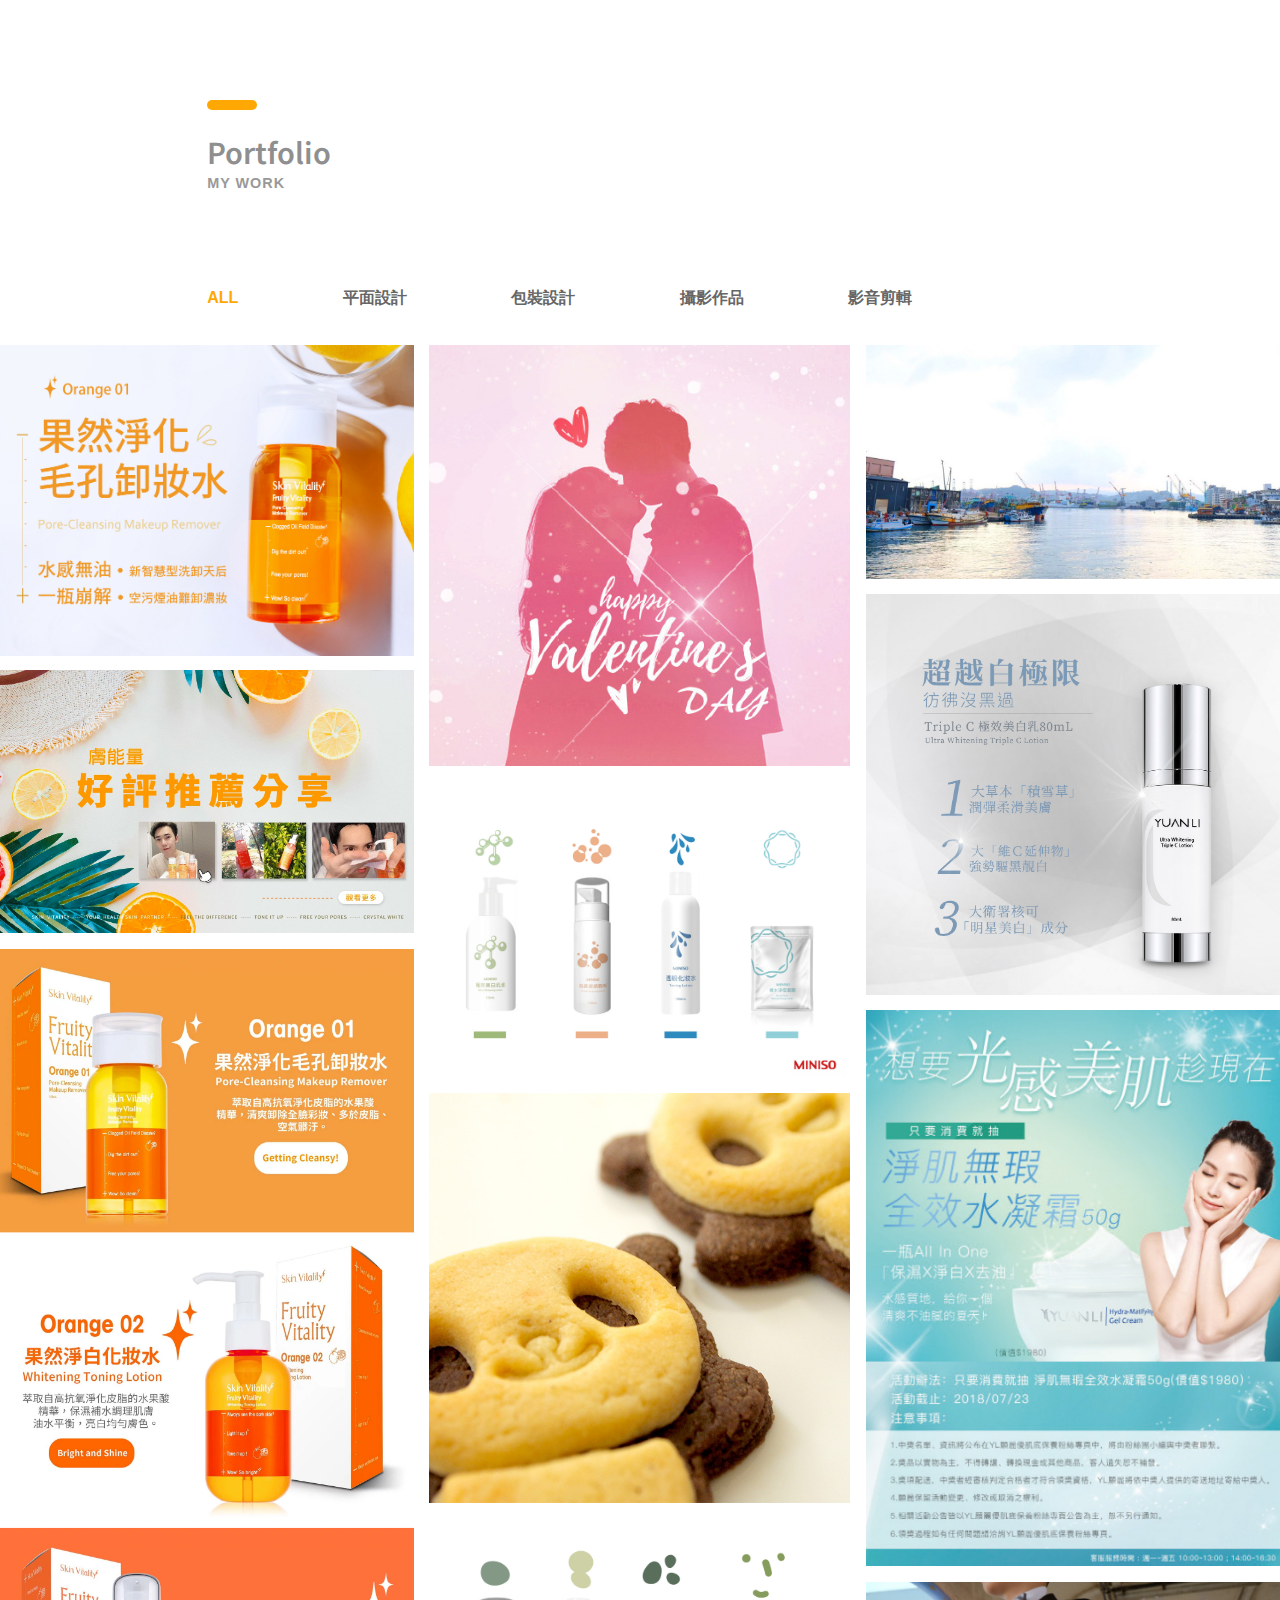
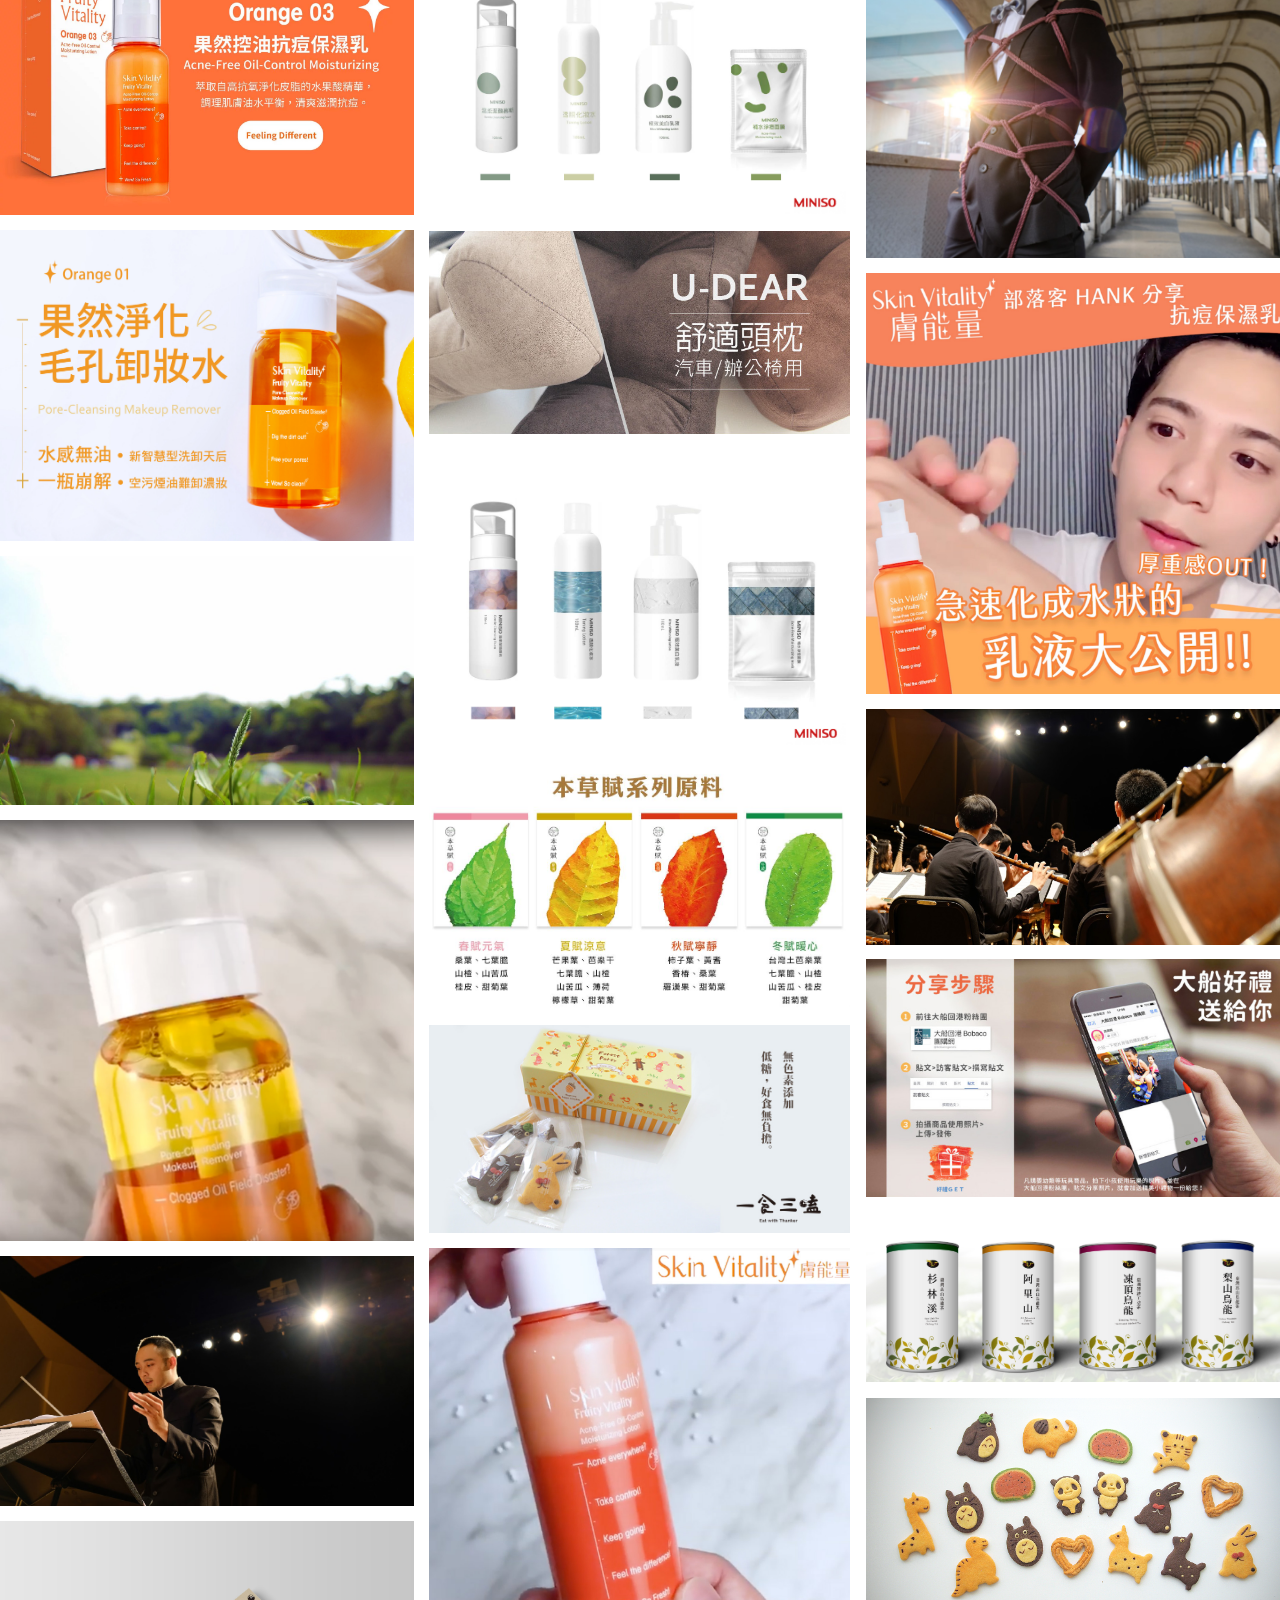
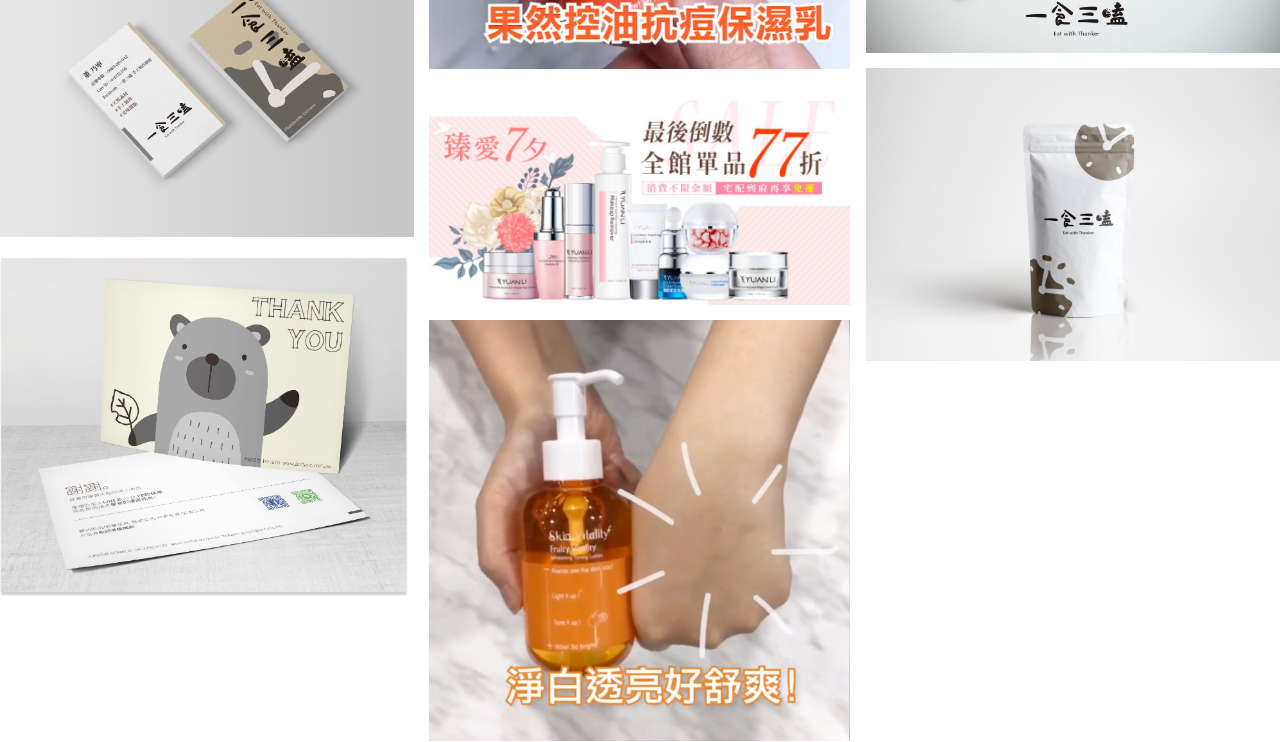
==== commit 7bb71345: "20190701" ====
--- a/works.html
+++ b/works.html
@@ -91,11 +91,6 @@
 					<img src="images/graphic/yl-valentines.jpg" alt=""></a>
 			</div><!-- p-item -->
 			
-			<div class="p-item packaging">
-				<a href="images/packaging/thanker-packaging.jpg" data-fluidbox>
-					<img src="images/packaging/thanker-packaging.jpg" alt=""></a>
-			</div><!-- p-item -->
-			
 			<div class="p-item photography">
 				<a href="images/photography/life-01.jpg" data-fluidbox>
 					<img src="images/photography/life-01.jpg" alt=""></a>
@@ -129,6 +124,11 @@
 			<div class="p-item photography">
 				<a href="images/photography/thanker-cookies.jpg" data-fluidbox>
 					<img src="images/photography/thanker-cookies.jpg" alt=""></a>
+			</div><!-- p-item -->
+			
+			<div class="p-item packaging">
+				<a href="images/packaging/miniso-02.jpg" data-fluidbox>
+					<img src="images/packaging/miniso-02.jpg" alt=""></a>
 			</div><!-- p-item -->
 
 			<div class="p-item photography">
@@ -151,11 +151,8 @@
 					<img src="images/video/sv03-hank.jpg" alt=""></a>
 			</div><!-- p-item -->
 			
-			<div class="p-item packaging">
-				<a href="images/packaging/miniso-02.jpg" data-fluidbox>
-					<img src="images/packaging/miniso-02.jpg" alt=""></a>
-			</div><!-- p-item -->
-			
+
+						
 			<div class="p-item packaging">
 				<a href="images/packaging/miniso-03.jpg" data-fluidbox>
 					<img src="images/packaging/miniso-03.jpg" alt=""></a>
@@ -201,11 +198,6 @@
 					<img src="images/video/sv03.jpg" alt=""></a>
 			</div><!-- p-item -->
 			
-			<div class="p-item video">
-				<a href="https://www.youtube.com/watch?v=QFrv9A7ZPXE" class="html5lightbox">
-					<img src="images/video/sv03.jpg" alt=""></a>
-			</div><!-- p-item -->
-			
 			<div class="p-item photography">
 				<a href="images/photography/yi-02.jpg" data-fluidbox>
 					<img src="images/photography/yi-02.jpg" alt=""></a>
@@ -219,6 +211,11 @@
 			<div class="p-item graphic">
 				<a href="images/graphic/thanker-businesscard.jpg" data-fluidbox>
 					<img src="images/graphic/thanker-businesscard.jpg" alt=""></a>
+			</div><!-- p-item -->
+			
+			<div class="p-item packaging">
+				<a href="images/packaging/thanker-packaging.jpg" data-fluidbox>
+					<img src="images/packaging/thanker-packaging.jpg" alt=""></a>
 			</div><!-- p-item -->
 			
 			<div class="p-item graphic">
